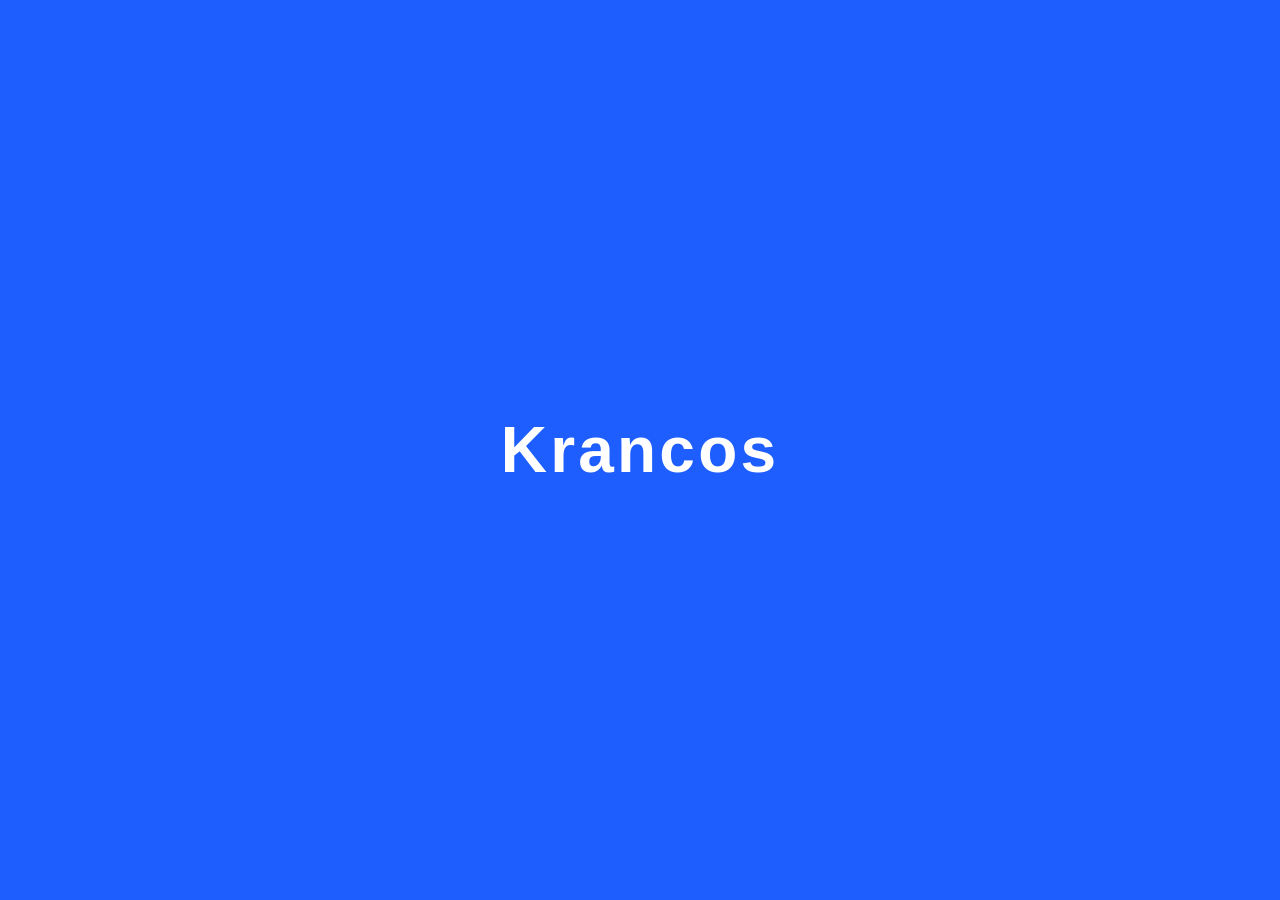
==== index.html @ 6c47bc8d "Initial commit" ====
<!DOCTYPE html>
<html lang="en">
<head>
<meta charset="UTF-8">
<title>Krancos</title>
<style>
  html, body {
    margin: 0;
    padding: 0;
    height: 100%;
    background-color: #1e5eff;
    display: flex;
    align-items: center;
    justify-content: center;
  }
  h1 {
    color: #ffffff;
    font-family: -apple-system, BlinkMacSystemFont, 'Segoe UI', Arial, sans-serif;
    font-size: 4rem;
    letter-spacing: 0.05em;
    margin: 0;
  }
</style>
</head>
<body>
  <h1>Krancos</h1>
</body>
</html>
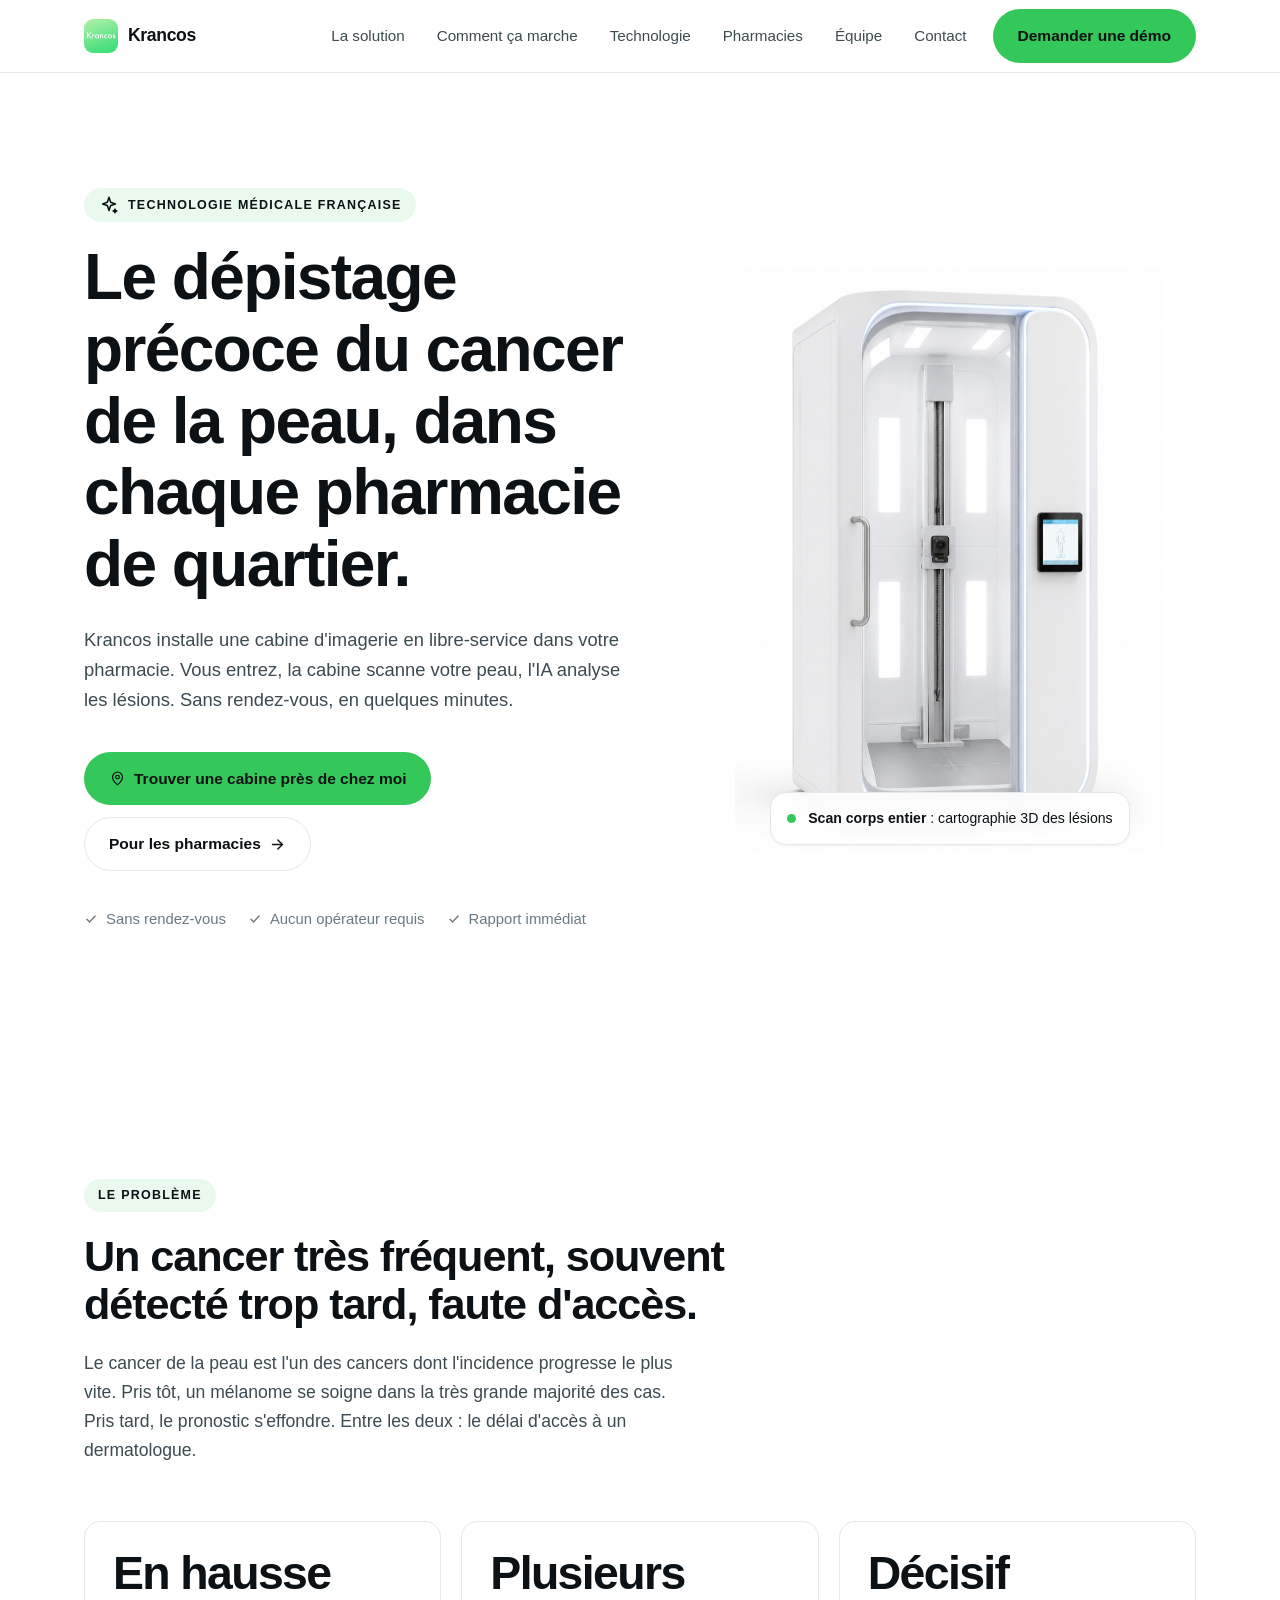
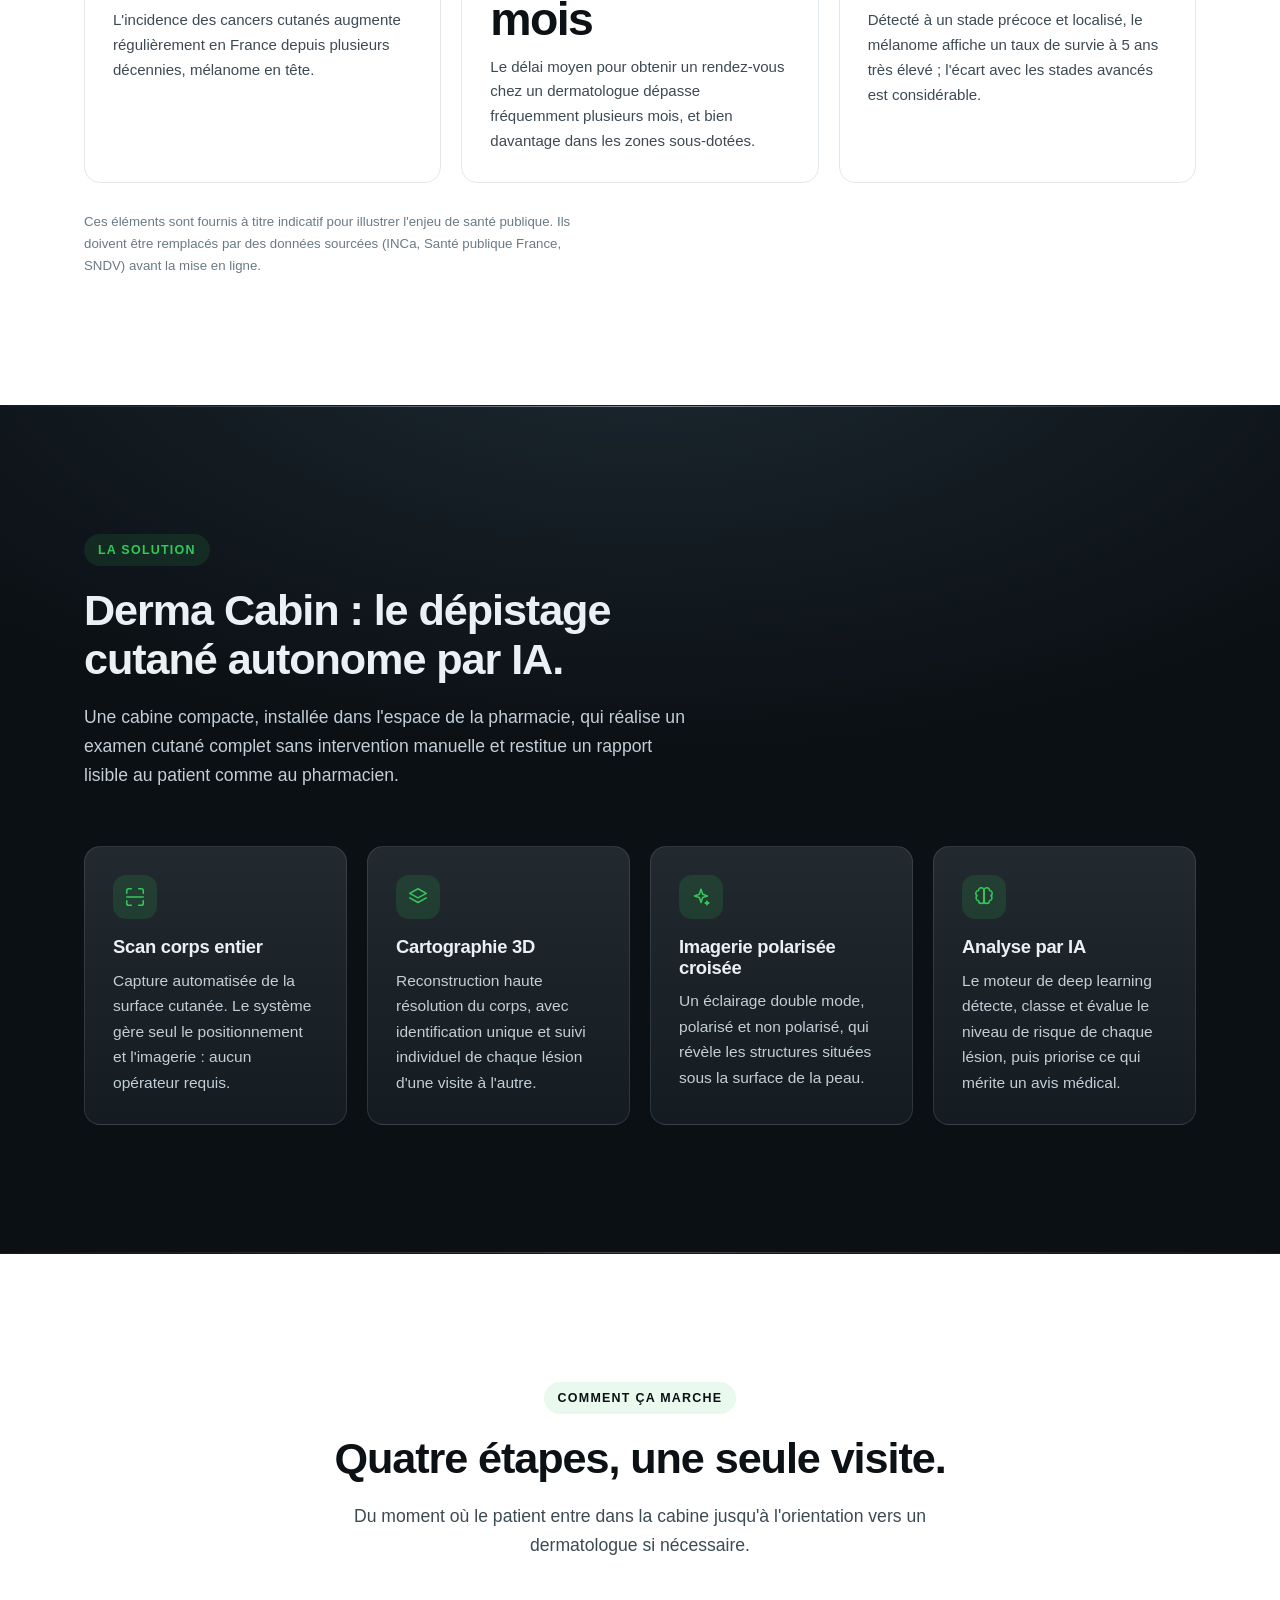
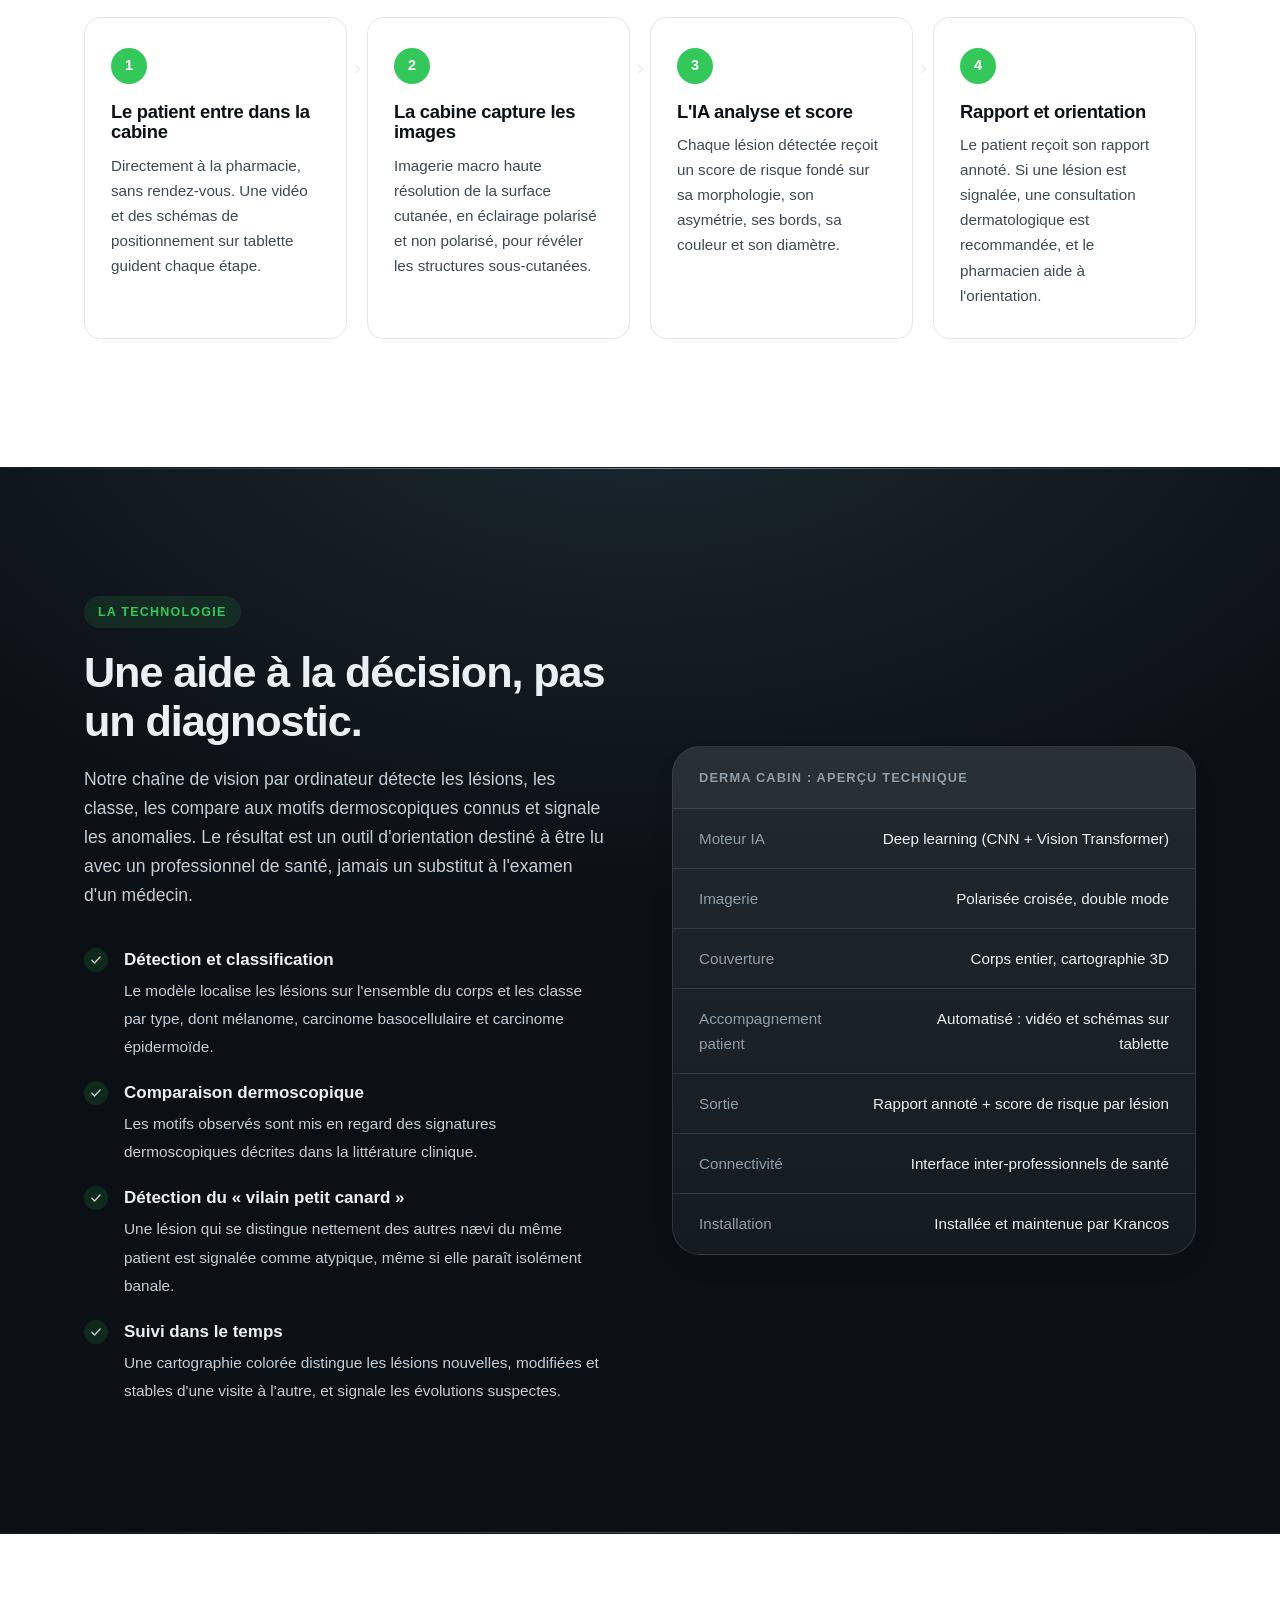
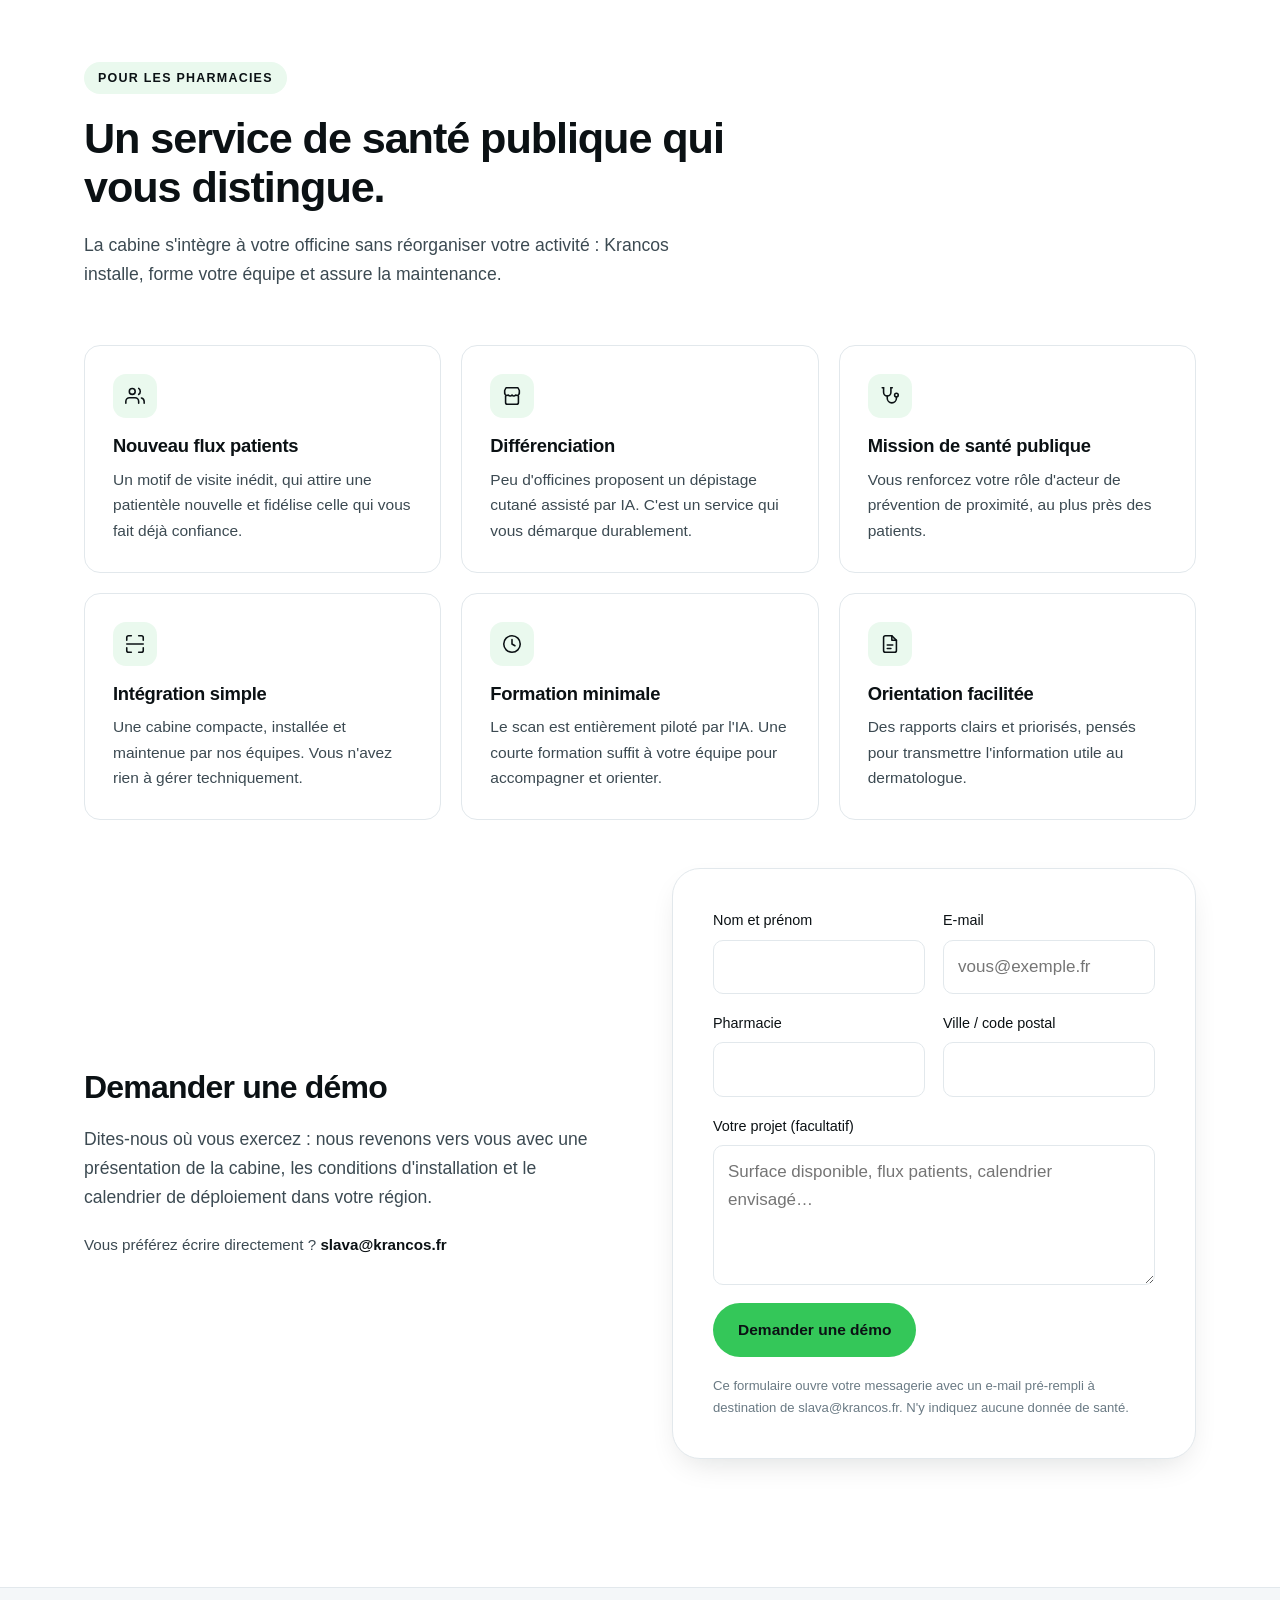
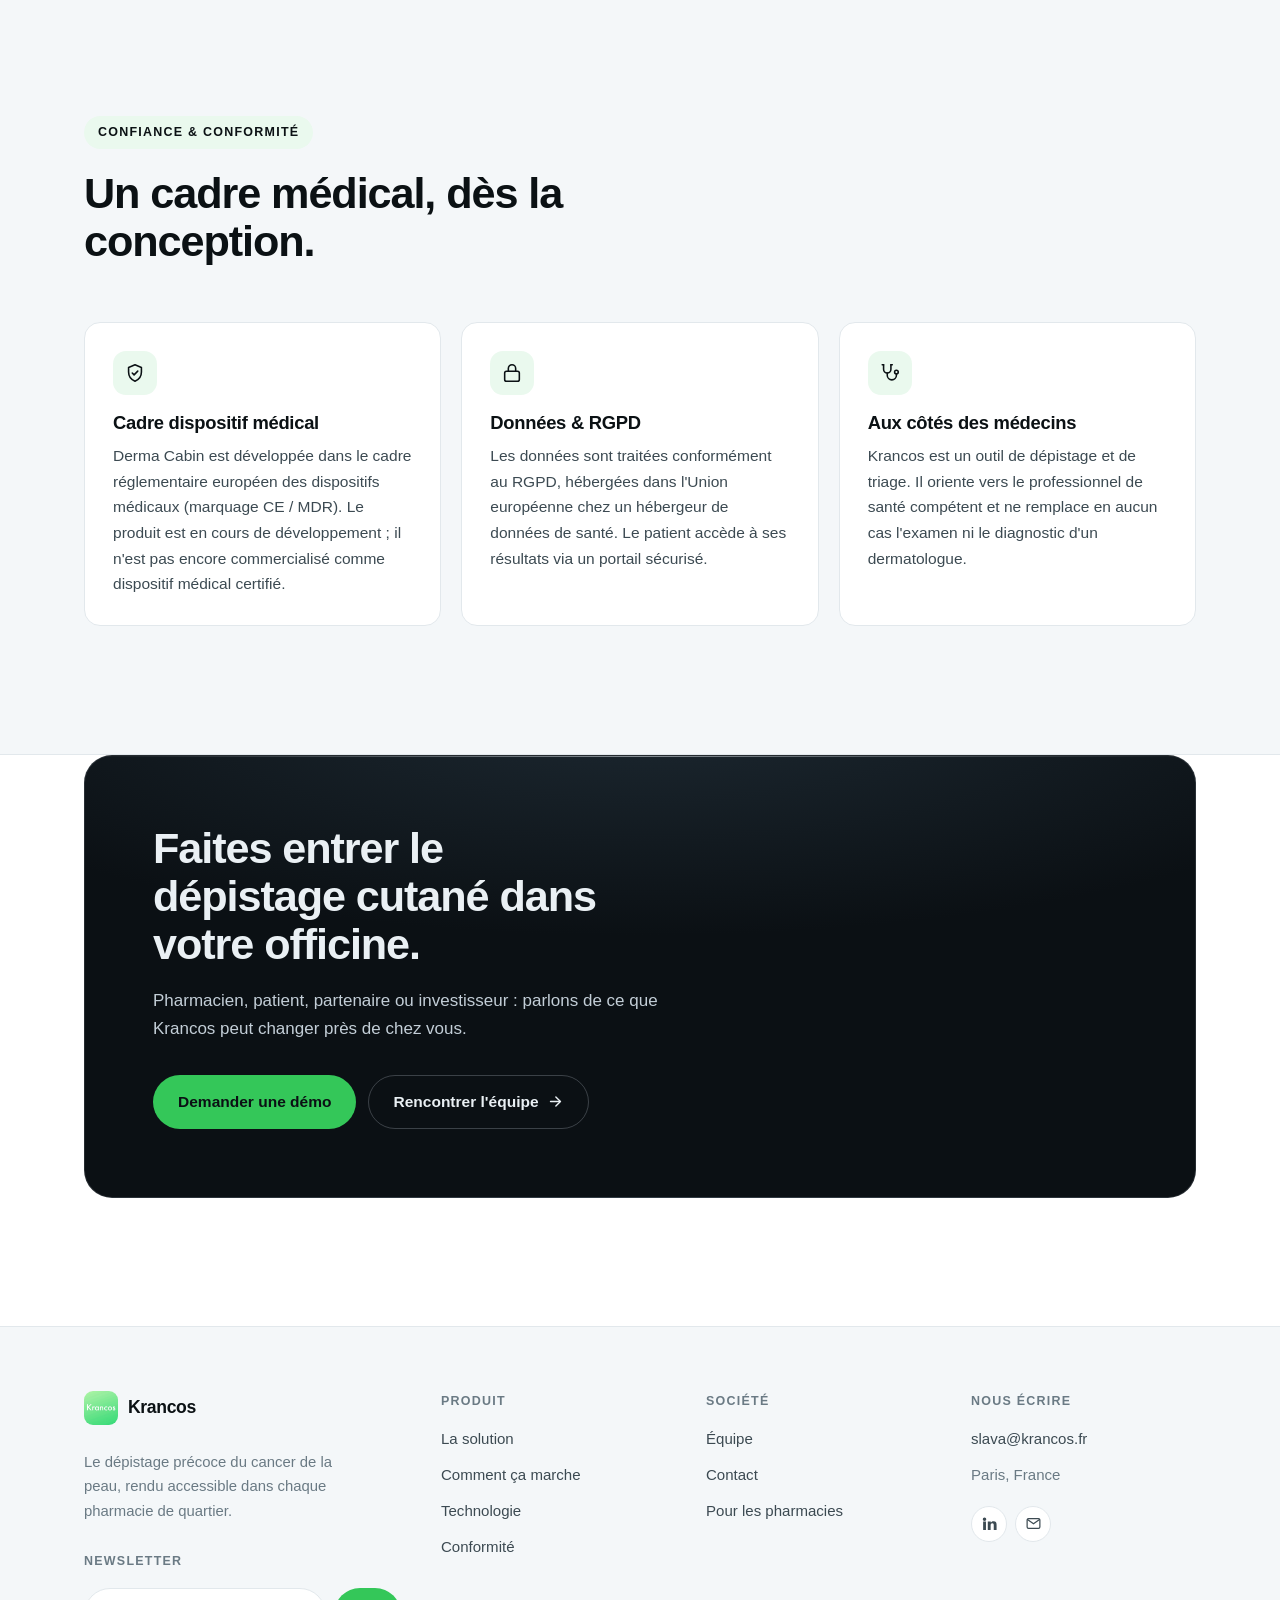
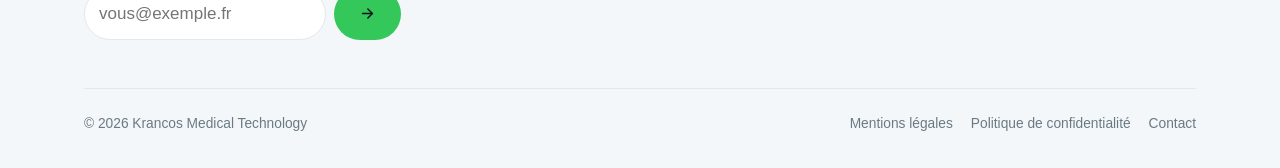
==== commit 79fe3eb1: "Initial commit" ====
--- a/index.html
+++ b/index.html
@@ -1,28 +1,482 @@
 <!DOCTYPE html>
-<html lang="en">
+<html lang="fr">
 <head>
 <meta charset="UTF-8">
-<title>Krancos</title>
-<style>
-  html, body {
-    margin: 0;
-    padding: 0;
-    height: 100%;
-    background-color: #1e5eff;
-    display: flex;
-    align-items: center;
-    justify-content: center;
-  }
-  h1 {
-    color: #ffffff;
-    font-family: -apple-system, BlinkMacSystemFont, 'Segoe UI', Arial, sans-serif;
-    font-size: 4rem;
-    letter-spacing: 0.05em;
-    margin: 0;
-  }
-</style>
+<meta name="viewport" content="width=device-width, initial-scale=1">
+<title>Krancos : dépistage du cancer de la peau par IA en pharmacie</title>
+<meta name="description" content="Krancos conçoit des cabines de dépistage du cancer de la peau assistées par IA, installées en pharmacie. Un scan cutané sans rendez-vous, un rapport en quelques minutes.">
+<link rel="icon" href="assets/logo.png">
+<link rel="stylesheet" href="css/styles.css">
 </head>
 <body>
-  <h1>Krancos</h1>
+
+<a class="skip-link" href="#main">Aller au contenu principal</a>
+<div id="site-nav"></div>
+
+<main id="main">
+
+  <!-- ============================= Hero ============================= -->
+  <section class="hero">
+    <div class="shell hero__grid">
+      <div>
+        <span class="eyebrow"><i data-icon="sparkle"></i> Technologie médicale française</span>
+
+        <h1 class="hero__title">
+          Le dépistage précoce du cancer de la peau,
+          <span>dans chaque pharmacie de quartier.</span>
+        </h1>
+
+        <p class="hero__sub">
+          Krancos installe une cabine d'imagerie en libre-service dans votre
+          pharmacie. Vous entrez, la cabine scanne votre peau, l'IA analyse les
+          lésions. Sans rendez-vous, en quelques minutes.
+        </p>
+
+        <div class="hero__actions">
+          <a class="btn btn--primary" href="contact.html?sujet=patient">
+            <i data-icon="pin"></i> Trouver une cabine près de chez moi
+          </a>
+          <a class="btn btn--ghost" href="#pharmacies">
+            Pour les pharmacies <i data-icon="arrow"></i>
+          </a>
+        </div>
+
+        <ul class="hero__points">
+          <li class="hero__point"><i data-icon="check"></i> Sans rendez-vous</li>
+          <li class="hero__point"><i data-icon="check"></i> Aucun opérateur requis</li>
+          <li class="hero__point"><i data-icon="check"></i> Rapport immédiat</li>
+        </ul>
+      </div>
+
+      <div class="hero__visual">
+        <img class="hero__cabin" src="assets/cabine/cabine_2.png"
+             alt="La cabine Krancos Derma Cabin, vue de trois quarts, porte ouverte sur le module d'imagerie et son écran tactile"
+             width="1077" height="1460">
+        <div class="hero__badge">
+          <span class="hero__badgeDot"></span>
+          <span><strong>Scan corps entier</strong> : cartographie 3D des lésions</span>
+        </div>
+      </div>
+    </div>
+  </section>
+
+  <!-- ========================== Le problème ========================== -->
+  <section class="section" id="probleme">
+    <div class="shell">
+      <div class="section__head">
+        <span class="eyebrow">Le problème</span>
+        <h2>Un cancer très fréquent, souvent détecté trop tard, faute d'accès.</h2>
+        <p class="lede">
+          Le cancer de la peau est l'un des cancers dont l'incidence progresse
+          le plus vite. Pris tôt, un mélanome se soigne dans la très grande
+          majorité des cas. Pris tard, le pronostic s'effondre. Entre les deux :
+          le délai d'accès à un dermatologue.
+        </p>
+      </div>
+
+      <div class="grid grid--3">
+        <div class="stat">
+          <p class="stat__value">En hausse</p>
+          <p class="stat__label">
+            L'incidence des cancers cutanés augmente régulièrement en France
+            depuis plusieurs décennies, mélanome en tête.
+          </p>
+        </div>
+        <div class="stat">
+          <p class="stat__value">Plusieurs mois</p>
+          <p class="stat__label">
+            Le délai moyen pour obtenir un rendez-vous chez un dermatologue
+            dépasse fréquemment plusieurs mois, et bien davantage dans les zones
+            sous-dotées.
+          </p>
+        </div>
+        <div class="stat">
+          <p class="stat__value">Décisif</p>
+          <p class="stat__label">
+            Détecté à un stade précoce et localisé, le mélanome affiche un taux
+            de survie à 5 ans très élevé ; l'écart avec les stades avancés est
+            considérable.
+          </p>
+        </div>
+      </div>
+
+      <p class="footnote">
+        Ces éléments sont fournis à titre indicatif pour illustrer l'enjeu de
+        santé publique. Ils doivent être remplacés par des données sourcées
+        (INCa, Santé publique France, SNDV) avant la mise en ligne.
+      </p>
+    </div>
+  </section>
+
+  <!-- ========================== La solution ========================== -->
+  <section class="section section--dark" id="solution">
+    <div class="shell">
+      <div class="section__head">
+        <span class="eyebrow">La solution</span>
+        <h2>Derma Cabin : le dépistage cutané autonome par IA.</h2>
+        <p class="lede">
+          Une cabine compacte, installée dans l'espace de la pharmacie, qui
+          réalise un examen cutané complet sans intervention manuelle et
+          restitue un rapport lisible au patient comme au pharmacien.
+        </p>
+      </div>
+
+      <div class="grid grid--4">
+        <article class="card">
+          <div class="icon"><i data-icon="scan"></i></div>
+          <h3 class="card__title">Scan corps entier</h3>
+          <p class="card__body">
+            Capture automatisée de la surface cutanée. Le système gère seul le
+            positionnement et l'imagerie : aucun opérateur requis.
+          </p>
+        </article>
+
+        <article class="card">
+          <div class="icon"><i data-icon="layers"></i></div>
+          <h3 class="card__title">Cartographie 3D</h3>
+          <p class="card__body">
+            Reconstruction haute résolution du corps, avec identification unique
+            et suivi individuel de chaque lésion d'une visite à l'autre.
+          </p>
+        </article>
+
+        <article class="card">
+          <div class="icon"><i data-icon="sparkle"></i></div>
+          <h3 class="card__title">Imagerie polarisée croisée</h3>
+          <p class="card__body">
+            Un éclairage double mode, polarisé et non polarisé, qui révèle les
+            structures situées sous la surface de la peau.
+          </p>
+        </article>
+
+        <article class="card">
+          <div class="icon"><i data-icon="brain"></i></div>
+          <h3 class="card__title">Analyse par IA</h3>
+          <p class="card__body">
+            Le moteur de deep learning détecte, classe et évalue le niveau de
+            risque de chaque lésion, puis priorise ce qui mérite un avis médical.
+          </p>
+        </article>
+      </div>
+    </div>
+  </section>
+
+  <!-- ======================= Comment ça marche ======================= -->
+  <section class="section" id="fonctionnement">
+    <div class="shell">
+      <div class="section__head section__head--center">
+        <span class="eyebrow">Comment ça marche</span>
+        <h2>Quatre étapes, une seule visite.</h2>
+        <p class="lede">
+          Du moment où le patient entre dans la cabine jusqu'à l'orientation
+          vers un dermatologue si nécessaire.
+        </p>
+      </div>
+
+      <div class="steps">
+        <article class="step">
+          <div class="step__num">1</div>
+          <h3 class="step__title">Le patient entre dans la cabine</h3>
+          <p class="step__body">
+            Directement à la pharmacie, sans rendez-vous. Une vidéo et des
+            schémas de positionnement sur tablette guident chaque étape.
+          </p>
+        </article>
+
+        <article class="step">
+          <div class="step__num">2</div>
+          <h3 class="step__title">La cabine capture les images</h3>
+          <p class="step__body">
+            Imagerie macro haute résolution de la surface cutanée, en éclairage
+            polarisé et non polarisé, pour révéler les structures sous-cutanées.
+          </p>
+        </article>
+
+        <article class="step">
+          <div class="step__num">3</div>
+          <h3 class="step__title">L'IA analyse et score</h3>
+          <p class="step__body">
+            Chaque lésion détectée reçoit un score de risque fondé sur sa
+            morphologie, son asymétrie, ses bords, sa couleur et son diamètre.
+          </p>
+        </article>
+
+        <article class="step">
+          <div class="step__num">4</div>
+          <h3 class="step__title">Rapport et orientation</h3>
+          <p class="step__body">
+            Le patient reçoit son rapport annoté. Si une lésion est signalée,
+            une consultation dermatologique est recommandée, et le pharmacien
+            aide à l'orientation.
+          </p>
+        </article>
+      </div>
+    </div>
+  </section>
+
+  <!-- ========================== Technologie ========================== -->
+  <section class="section section--dark" id="technologie">
+    <div class="shell split">
+      <div>
+        <span class="eyebrow">La technologie</span>
+        <h2>Une aide à la décision, pas un diagnostic.</h2>
+        <p class="lede">
+          Notre chaîne de vision par ordinateur détecte les lésions, les classe,
+          les compare aux motifs dermoscopiques connus et signale les anomalies.
+          Le résultat est un outil d'orientation destiné à être lu avec un
+          professionnel de santé, jamais un substitut à l'examen d'un médecin.
+        </p>
+
+        <ul class="featureList">
+          <li>
+            <span class="check"><i data-icon="check"></i></span>
+            <div>
+              <strong>Détection et classification</strong>
+              <span>
+                Le modèle localise les lésions sur l'ensemble du corps et les
+                classe par type, dont mélanome, carcinome basocellulaire et
+                carcinome épidermoïde.
+              </span>
+            </div>
+          </li>
+          <li>
+            <span class="check"><i data-icon="check"></i></span>
+            <div>
+              <strong>Comparaison dermoscopique</strong>
+              <span>
+                Les motifs observés sont mis en regard des signatures
+                dermoscopiques décrites dans la littérature clinique.
+              </span>
+            </div>
+          </li>
+          <li>
+            <span class="check"><i data-icon="check"></i></span>
+            <div>
+              <strong>Détection du « vilain petit canard »</strong>
+              <span>
+                Une lésion qui se distingue nettement des autres nævi du même
+                patient est signalée comme atypique, même si elle paraît
+                isolément banale.
+              </span>
+            </div>
+          </li>
+          <li>
+            <span class="check"><i data-icon="check"></i></span>
+            <div>
+              <strong>Suivi dans le temps</strong>
+              <span>
+                Une cartographie colorée distingue les lésions nouvelles,
+                modifiées et stables d'une visite à l'autre, et signale les
+                évolutions suspectes.
+              </span>
+            </div>
+          </li>
+        </ul>
+      </div>
+
+      <div class="specPanel">
+        <p class="specPanel__head">Derma Cabin : aperçu technique</p>
+        <dl>
+          <div class="specRow"><dt>Moteur IA</dt><dd>Deep learning (CNN + Vision Transformer)</dd></div>
+          <div class="specRow"><dt>Imagerie</dt><dd>Polarisée croisée, double mode</dd></div>
+          <div class="specRow"><dt>Couverture</dt><dd>Corps entier, cartographie 3D</dd></div>
+          <div class="specRow"><dt>Accompagnement patient</dt><dd>Automatisé : vidéo et schémas sur tablette</dd></div>
+          <div class="specRow"><dt>Sortie</dt><dd>Rapport annoté + score de risque par lésion</dd></div>
+          <div class="specRow"><dt>Connectivité</dt><dd>Interface inter-professionnels de santé</dd></div>
+          <div class="specRow"><dt>Installation</dt><dd>Installée et maintenue par Krancos</dd></div>
+        </dl>
+      </div>
+    </div>
+  </section>
+
+  <!-- ======================= Pour les pharmacies ======================= -->
+  <section class="section" id="pharmacies">
+    <div class="shell">
+      <div class="section__head">
+        <span class="eyebrow">Pour les pharmacies</span>
+        <h2>Un service de santé publique qui vous distingue.</h2>
+        <p class="lede">
+          La cabine s'intègre à votre officine sans réorganiser votre activité :
+          Krancos installe, forme votre équipe et assure la maintenance.
+        </p>
+      </div>
+
+      <div class="grid grid--3" style="margin-bottom:48px">
+        <article class="card">
+          <div class="icon"><i data-icon="users"></i></div>
+          <h3 class="card__title">Nouveau flux patients</h3>
+          <p class="card__body">
+            Un motif de visite inédit, qui attire une patientèle nouvelle et
+            fidélise celle qui vous fait déjà confiance.
+          </p>
+        </article>
+        <article class="card">
+          <div class="icon"><i data-icon="store"></i></div>
+          <h3 class="card__title">Différenciation</h3>
+          <p class="card__body">
+            Peu d'officines proposent un dépistage cutané assisté par IA. C'est
+            un service qui vous démarque durablement.
+          </p>
+        </article>
+        <article class="card">
+          <div class="icon"><i data-icon="stethoscope"></i></div>
+          <h3 class="card__title">Mission de santé publique</h3>
+          <p class="card__body">
+            Vous renforcez votre rôle d'acteur de prévention de proximité, au
+            plus près des patients.
+          </p>
+        </article>
+        <article class="card">
+          <div class="icon"><i data-icon="scan"></i></div>
+          <h3 class="card__title">Intégration simple</h3>
+          <p class="card__body">
+            Une cabine compacte, installée et maintenue par nos équipes. Vous
+            n'avez rien à gérer techniquement.
+          </p>
+        </article>
+        <article class="card">
+          <div class="icon"><i data-icon="clock"></i></div>
+          <h3 class="card__title">Formation minimale</h3>
+          <p class="card__body">
+            Le scan est entièrement piloté par l'IA. Une courte formation suffit
+            à votre équipe pour accompagner et orienter.
+          </p>
+        </article>
+        <article class="card">
+          <div class="icon"><i data-icon="report"></i></div>
+          <h3 class="card__title">Orientation facilitée</h3>
+          <p class="card__body">
+            Des rapports clairs et priorisés, pensés pour transmettre
+            l'information utile au dermatologue.
+          </p>
+        </article>
+      </div>
+
+      <div class="split" id="demo">
+        <div>
+          <h2 class="title--sm">Demander une démo</h2>
+          <p class="lede">
+            Dites-nous où vous exercez : nous revenons vers vous avec une
+            présentation de la cabine, les conditions d'installation et le
+            calendrier de déploiement dans votre région.
+          </p>
+          <p class="lede lede--sm">
+            Vous préférez écrire directement ?
+            <a class="link-green" href="mailto:slava@krancos.fr">slava@krancos.fr</a>
+          </p>
+        </div>
+
+        <div class="formCard">
+          <form class="form" data-mailto="demo">
+            <div class="formRow">
+              <div class="field">
+                <label for="demo-nom">Nom et prénom</label>
+                <input id="demo-nom" name="nom" type="text" required autocomplete="name">
+              </div>
+              <div class="field">
+                <label for="demo-email">E-mail</label>
+                <input id="demo-email" name="email" type="email" required autocomplete="email" placeholder="vous@exemple.fr">
+              </div>
+            </div>
+
+            <div class="formRow">
+              <div class="field">
+                <label for="demo-pharmacie">Pharmacie</label>
+                <input id="demo-pharmacie" name="pharmacie" type="text" required>
+              </div>
+              <div class="field">
+                <label for="demo-ville">Ville / code postal</label>
+                <input id="demo-ville" name="ville" type="text" required>
+              </div>
+            </div>
+
+            <div class="field">
+              <label for="demo-message">Votre projet (facultatif)</label>
+              <textarea id="demo-message" name="message" placeholder="Surface disponible, flux patients, calendrier envisagé…"></textarea>
+            </div>
+
+            <div>
+              <button class="btn btn--primary" type="submit">Demander une démo</button>
+            </div>
+
+            <p class="alert alert--warn" data-mailto-note hidden>
+              Votre logiciel de messagerie s'ouvre avec le message pré-rempli,
+              il ne reste qu'à l'envoyer.
+            </p>
+
+            <p class="field__hint">
+              Ce formulaire ouvre votre messagerie avec un e-mail pré-rempli à
+              destination de slava@krancos.fr. N'y indiquez aucune donnée de santé.
+            </p>
+          </form>
+        </div>
+      </div>
+    </div>
+  </section>
+
+  <!-- ==================== Confiance & réglementaire ==================== -->
+  <section class="section section--alt" id="confiance">
+    <div class="shell">
+      <div class="section__head">
+        <span class="eyebrow">Confiance &amp; conformité</span>
+        <h2>Un cadre médical, dès la conception.</h2>
+      </div>
+
+      <div class="grid grid--3">
+        <article class="card">
+          <div class="icon"><i data-icon="shield"></i></div>
+          <h3 class="card__title">Cadre dispositif médical</h3>
+          <p class="card__body">
+            Derma Cabin est développée dans le cadre réglementaire européen des
+            dispositifs médicaux (marquage CE / MDR). Le produit est en cours de
+            développement ; il n'est pas encore commercialisé comme dispositif
+            médical certifié.
+          </p>
+        </article>
+        <article class="card">
+          <div class="icon"><i data-icon="lock"></i></div>
+          <h3 class="card__title">Données &amp; RGPD</h3>
+          <p class="card__body">
+            Les données sont traitées conformément au RGPD, hébergées dans
+            l'Union européenne chez un hébergeur de données de santé. Le patient
+            accède à ses résultats via un portail sécurisé.
+          </p>
+        </article>
+        <article class="card">
+          <div class="icon"><i data-icon="stethoscope"></i></div>
+          <h3 class="card__title">Aux côtés des médecins</h3>
+          <p class="card__body">
+            Krancos est un outil de dépistage et de triage. Il oriente vers le
+            professionnel de santé compétent et ne remplace en aucun cas
+            l'examen ni le diagnostic d'un dermatologue.
+          </p>
+        </article>
+      </div>
+    </div>
+  </section>
+
+  <!-- ========================== Bandeau CTA ========================== -->
+  <section class="section section--flush">
+    <div class="shell">
+      <div class="band">
+        <h2>Faites entrer le dépistage cutané dans votre officine.</h2>
+        <p>
+          Pharmacien, patient, partenaire ou investisseur : parlons de ce que
+          Krancos peut changer près de chez vous.
+        </p>
+        <div class="band__actions">
+          <a class="btn btn--onDark" href="contact.html?sujet=demo">Demander une démo</a>
+          <a class="btn btn--outlineLight" href="equipe.html">
+            Rencontrer l'équipe <i data-icon="arrow"></i>
+          </a>
+        </div>
+      </div>
+    </div>
+  </section>
+
+</main>
+
+<div id="site-footer"></div>
+<script src="js/site.js"></script>
 </body>
-</html>+</html>
--- a/css/styles.css
+++ b/css/styles.css
@@ -0,0 +1,1437 @@
+/* ==========================================================================
+   Krancos — feuille de styles
+   Palette : blanc + argent/graphite + vert Krancos (#34C759)
+   ========================================================================== */
+
+/* --------------------------------------------------------------------------
+   Système chromatique : blanc + argent/graphite + vert Krancos.
+
+   Trois plans seulement :
+     - clair    : blanc, texte encre
+     - argent   : #f4f7f9, respiration entre deux blocs
+     - profond  : graphite froid, texte argent, vert utilisable EN TEXTE
+
+   Le vert #34C759 ne fait que 2,2:1 sur blanc : sur fond clair il reste un
+   aplat. Sur graphite il monte à 8,6:1 et devient enfin du texte.
+   -------------------------------------------------------------------------- */
+
+:root {
+  /* --- Marque --- */
+  --krancos-green: #34c759;
+  --krancos-green-bright: #4ad46c;
+  --krancos-green-dark: #23a344;
+  --krancos-green-tint: #eaf9ee;
+  --accent: #0a7f4b;              /* émeraude, 5,06:1 sur blanc */
+
+  /* --- Plan clair --- */
+  --white: #ffffff;
+  --ink: #0b1114;
+  --ink-soft: #3c4a52;
+  --ink-muted: #6a7a84;
+  --line: #e2e8ec;
+  --surface-alt: #f4f7f9;         /* argent froid */
+
+  /* --- Plan profond --- */
+  --deep: #0b1014;
+  --deep-raised: #141c22;
+  --silver-bright: #eaf0f4;       /* titres sur graphite */
+  --silver: #c3ced7;              /* corps sur graphite */
+  --silver-dim: #8f9ea9;          /* mentions secondaires */
+  --silver-line: rgba(195, 206, 215, 0.14);
+  --silver-line-strong: rgba(195, 206, 215, 0.26);
+
+  /* --- Dégradés : lueur froide + filet métallique --- */
+  --bloom: radial-gradient(115% 85% at 50% -12%, #1d2932 0%, #0b1014 62%);
+  --sheen: linear-gradient(90deg, transparent, rgba(234,240,244,.5), transparent);
+  --chrome: linear-gradient(180deg, rgba(255,255,255,.06), rgba(255,255,255,0));
+
+  /* --- Typographie --- */
+  --font-sans: ui-sans-serif, -apple-system, BlinkMacSystemFont, "Segoe UI",
+    "Helvetica Neue", Arial, sans-serif;
+
+  /* --- Rythme & formes --- */
+  --radius-sm: 10px;
+  --radius: 16px;
+  --radius-lg: 28px;
+  --radius-pill: 999px;
+
+  --shell: 1160px;
+  --gutter: 24px;
+
+  --shadow-sm: 0 1px 2px rgba(11, 16, 20, 0.05);
+  --shadow: 0 12px 32px -12px rgba(11, 16, 20, 0.16);
+
+  --nav-h: 72px;
+}
+
+/* ==========================================================================
+   Base
+   ========================================================================== */
+
+*,
+*::before,
+*::after {
+  box-sizing: border-box;
+}
+
+html {
+  scroll-behavior: smooth;
+  scroll-padding-top: calc(var(--nav-h) + 16px);
+  -webkit-text-size-adjust: 100%;
+}
+
+body {
+  margin: 0;
+  background: var(--white);
+  color: var(--ink);
+  font-family: var(--font-sans);
+  font-size: 17px;
+  line-height: 1.65;
+  -webkit-font-smoothing: antialiased;
+}
+
+h1,
+h2,
+h3,
+h4 {
+  margin: 0;
+  line-height: 1.12;
+  letter-spacing: -0.025em;
+  font-weight: 600;
+}
+
+h1 {
+  font-size: clamp(2.35rem, 5.4vw, 4rem);
+}
+h2 {
+  font-size: clamp(1.8rem, 3.6vw, 2.7rem);
+}
+h3 {
+  font-size: 1.15rem;
+  letter-spacing: -0.015em;
+}
+
+p {
+  margin: 0;
+}
+
+a {
+  color: inherit;
+  text-decoration: none;
+}
+
+img {
+  max-width: 100%;
+  display: block;
+}
+
+button,
+input,
+textarea,
+select {
+  font: inherit;
+  color: inherit;
+}
+
+:focus-visible {
+  outline: 2px solid var(--ink);
+  outline-offset: 3px;
+  border-radius: 4px;
+}
+
+/* ==========================================================================
+   Primitives de mise en page
+   ========================================================================== */
+
+.shell {
+  width: 100%;
+  max-width: var(--shell);
+  margin-inline: auto;
+  padding-inline: var(--gutter);
+}
+
+.section {
+  padding-block: clamp(72px, 10vw, 128px);
+}
+
+.section--alt {
+  background: var(--surface-alt);
+  border-block: 1px solid var(--line);
+}
+
+.section--flush {
+  padding-top: 0;
+}
+
+.section__head {
+  max-width: 660px;
+  margin-bottom: 56px;
+}
+
+.section__head--center {
+  margin-inline: auto;
+  text-align: center;
+}
+
+.section__head--center .lede {
+  margin-inline: auto;
+}
+
+.eyebrow {
+  display: inline-flex;
+  align-items: center;
+  gap: 8px;
+  font-size: 0.78rem;
+  font-weight: 600;
+  letter-spacing: 0.1em;
+  text-transform: uppercase;
+  color: var(--ink);
+  background: var(--krancos-green-tint);
+  border-radius: var(--radius-pill);
+  padding: 6px 14px;
+  margin-bottom: 20px;
+}
+
+.lede {
+  margin-top: 20px;
+  font-size: 1.1rem;
+  color: var(--ink-soft);
+  max-width: 62ch;
+}
+
+.lede--sm {
+  font-size: 0.95rem;
+}
+
+.muted {
+  color: var(--ink-muted);
+}
+
+.link-green {
+  color: var(--ink);
+  font-weight: 600;
+}
+
+.title--sm {
+  font-size: clamp(1.5rem, 2.8vw, 2rem);
+}
+
+.title--page {
+  font-size: clamp(2.1rem, 4.4vw, 3.2rem);
+}
+
+/* ==========================================================================
+   Boutons
+   ========================================================================== */
+
+.btn {
+  display: inline-flex;
+  align-items: center;
+  justify-content: center;
+  gap: 8px;
+  padding: 13px 24px;
+  border-radius: var(--radius-pill);
+  border: 1px solid transparent;
+  font-size: 0.97rem;
+  font-weight: 600;
+  cursor: pointer;
+  transition: transform 0.18s ease, background-color 0.18s ease,
+    border-color 0.18s ease, box-shadow 0.18s ease;
+}
+
+.btn:hover {
+  transform: translateY(-1px);
+}
+
+.btn:active {
+  transform: translateY(0);
+}
+
+.btn--primary {
+  background: var(--krancos-green);
+  color: var(--ink);
+}
+
+.btn--primary:hover {
+  background: var(--krancos-green-dark);
+}
+
+.btn--ghost {
+  background: var(--white);
+  color: var(--ink);
+  border-color: var(--line);
+}
+
+.btn--ghost:hover {
+  border-color: var(--krancos-green);
+  color: var(--ink);
+}
+
+.btn--onDark {
+  background: var(--krancos-green);
+  color: var(--deep);
+}
+
+.btn--onDark:hover {
+  background: var(--krancos-green-bright);
+}
+
+/* Bouton secondaire posé sur l'aplat vert : texte encre, pas blanc. */
+.btn--outlineLight {
+  background: transparent;
+  color: var(--silver-bright);
+  border-color: var(--silver-line-strong);
+}
+
+.btn--outlineLight:hover {
+  background: rgba(234, 240, 244, 0.07);
+  border-color: var(--silver);
+  color: var(--silver-bright);
+}
+
+/* ==========================================================================
+   Navigation
+   ========================================================================== */
+
+.nav {
+  position: sticky;
+  top: 0;
+  z-index: 50;
+  background: rgba(255, 255, 255, 0.82);
+  backdrop-filter: saturate(180%) blur(14px);
+  border-bottom: 1px solid var(--line);
+}
+
+.nav__inner {
+  height: var(--nav-h);
+  display: flex;
+  align-items: center;
+  gap: 24px;
+}
+
+.nav__brand {
+  display: inline-flex;
+  align-items: center;
+  gap: 10px;
+  font-weight: 600;
+  letter-spacing: -0.02em;
+  font-size: 1.1rem;
+  margin-right: auto;
+}
+
+.nav__logo {
+  width: 34px;
+  height: 34px;
+  border-radius: 9px;
+  object-fit: cover;
+}
+
+.nav__links {
+  display: flex;
+  align-items: center;
+  gap: 4px;
+  list-style: none;
+  margin: 0;
+  padding: 0;
+}
+
+.nav__link {
+  display: block;
+  padding: 9px 14px;
+  border-radius: var(--radius-pill);
+  font-size: 0.95rem;
+  font-weight: 500;
+  color: var(--ink-soft);
+  transition: color 0.15s ease, background-color 0.15s ease;
+}
+
+.nav__link:hover {
+  color: var(--ink);
+  background: var(--surface-alt);
+}
+
+.nav__link[aria-current="page"] {
+  color: var(--ink);
+  background: var(--krancos-green-tint);
+}
+
+.nav__cta {
+  margin-left: 8px;
+}
+
+.nav__toggle {
+  display: none;
+  width: 42px;
+  height: 42px;
+  align-items: center;
+  justify-content: center;
+  flex-direction: column;
+  background: var(--white);
+  border: 1px solid var(--line);
+  border-radius: 12px;
+  cursor: pointer;
+}
+
+.nav__toggleBar {
+  display: block;
+  width: 17px;
+  height: 1.5px;
+  background: var(--ink);
+  border-radius: 2px;
+  transition: transform 0.2s ease, opacity 0.2s ease;
+}
+
+.nav__toggleBar + .nav__toggleBar {
+  margin-top: 4px;
+}
+
+.nav__toggle[aria-expanded="true"] .nav__toggleBar:nth-child(1) {
+  transform: translateY(5.5px) rotate(45deg);
+}
+.nav__toggle[aria-expanded="true"] .nav__toggleBar:nth-child(2) {
+  opacity: 0;
+}
+.nav__toggle[aria-expanded="true"] .nav__toggleBar:nth-child(3) {
+  transform: translateY(-5.5px) rotate(-45deg);
+}
+
+@media (max-width: 900px) {
+  .nav__toggle {
+    display: inline-flex;
+  }
+
+  .nav__links {
+    position: absolute;
+    top: var(--nav-h);
+    left: 0;
+    right: 0;
+    flex-direction: column;
+    align-items: stretch;
+    gap: 2px;
+    padding: 14px var(--gutter) 22px;
+    background: var(--white);
+    border-bottom: 1px solid var(--line);
+    box-shadow: var(--shadow);
+    transform: translateY(-8px);
+    opacity: 0;
+    visibility: hidden;
+    transition: opacity 0.18s ease, transform 0.18s ease, visibility 0.18s;
+  }
+
+  .nav__links[data-open="true"] {
+    transform: translateY(0);
+    opacity: 1;
+    visibility: visible;
+  }
+
+  .nav__link {
+    padding: 12px 14px;
+  }
+
+  .nav__cta {
+    margin-left: 0;
+    margin-top: 8px;
+  }
+}
+
+/* ==========================================================================
+   Hero
+   ========================================================================== */
+
+.hero {
+  position: relative;
+  overflow: hidden;
+  padding-block: clamp(64px, 9vw, 116px) clamp(72px, 10vw, 120px);
+  background: var(--white);
+}
+
+.hero__grid {
+  display: grid;
+  grid-template-columns: 1.05fr 0.95fr;
+  gap: clamp(40px, 6vw, 76px);
+  align-items: center;
+}
+
+.hero__title span {
+  color: var(--ink);
+}
+
+.hero__sub {
+  margin-top: 24px;
+  font-size: 1.15rem;
+  color: var(--ink-soft);
+  max-width: 54ch;
+}
+
+.hero__actions {
+  display: flex;
+  flex-wrap: wrap;
+  gap: 12px;
+  margin-top: 36px;
+}
+
+.hero__points {
+  display: flex;
+  flex-wrap: wrap;
+  gap: 10px 22px;
+  margin: 36px 0 0;
+  padding: 0;
+  list-style: none;
+  font-size: 0.93rem;
+  color: var(--ink-muted);
+}
+
+.hero__point {
+  display: inline-flex;
+  align-items: center;
+  gap: 8px;
+}
+
+/* Visuel : représentation abstraite de la cabine et du scan. */
+/* Photo de la cabine, posée directement sur le blanc du hero. */
+.hero__visual {
+  position: relative;
+  display: flex;
+  justify-content: center;
+  align-items: flex-end;
+}
+
+.hero__cabin {
+  position: relative;
+  width: 100%;
+  max-width: 430px;
+  height: auto;
+}
+
+/* Halo froid : rappelle l'éclairage LED de la cabine. */
+.hero__visual::before {
+  content: "";
+  position: absolute;
+  bottom: 8%;
+  width: 78%;
+  aspect-ratio: 1;
+  border-radius: 50%;
+  background: radial-gradient(circle, rgba(126, 158, 178, 0.20), transparent 62%);
+  filter: blur(26px);
+}
+
+.hero__badge {
+  position: absolute;
+  bottom: 6px;
+  left: 0;
+  right: 0;
+  margin-inline: auto;
+  width: max-content;
+  max-width: 100%;
+  display: flex;
+  align-items: center;
+  gap: 12px;
+  padding: 14px 16px;
+  border-radius: var(--radius);
+  background: rgba(255, 255, 255, 0.92);
+  backdrop-filter: blur(8px);
+  border: 1px solid var(--line);
+  box-shadow: var(--shadow-sm);
+  font-size: 0.88rem;
+}
+
+.hero__badgeDot {
+  width: 9px;
+  height: 9px;
+  border-radius: 50%;
+  background: var(--krancos-green);
+  flex: none;
+}
+
+@media (max-width: 900px) {
+  .hero__grid {
+    grid-template-columns: 1fr;
+  }
+
+  .hero__visual {
+    order: -1;
+  }
+
+  .hero__cabin {
+    max-width: 320px;
+  }
+}
+
+@media (prefers-reduced-motion: reduce) {
+  html {
+    scroll-behavior: auto;
+  }
+}
+
+/* ==========================================================================
+   Grilles & cartes
+   ========================================================================== */
+
+.grid {
+  display: grid;
+  gap: 20px;
+}
+
+.grid--3 {
+  grid-template-columns: repeat(3, 1fr);
+}
+.grid--4 {
+  grid-template-columns: repeat(4, 1fr);
+}
+
+@media (max-width: 900px) {
+  .grid--3,
+  .grid--4 {
+    grid-template-columns: repeat(2, 1fr);
+  }
+}
+
+@media (max-width: 620px) {
+  .grid--3,
+  .grid--4 {
+    grid-template-columns: 1fr;
+  }
+}
+
+.card {
+  background: var(--white);
+  border: 1px solid var(--line);
+  border-radius: var(--radius);
+  padding: 28px;
+  transition: border-color 0.18s ease, transform 0.18s ease,
+    box-shadow 0.18s ease;
+}
+
+.card:hover {
+  border-color: rgba(52, 199, 89, 0.45);
+  transform: translateY(-2px);
+  box-shadow: var(--shadow);
+}
+
+.card__title {
+  margin-bottom: 10px;
+}
+
+.card__body {
+  color: var(--ink-soft);
+  font-size: 0.97rem;
+}
+
+.icon {
+  width: 44px;
+  height: 44px;
+  border-radius: 13px;
+  display: grid;
+  place-items: center;
+  background: var(--krancos-green-tint);
+  color: var(--ink);
+  margin-bottom: 18px;
+}
+
+/* --- Statistiques --- */
+
+.stat {
+  padding: 28px;
+  border-radius: var(--radius);
+  background: var(--white);
+  border: 1px solid var(--line);
+}
+
+.stat__value {
+  font-size: clamp(2.1rem, 4vw, 2.9rem);
+  font-weight: 600;
+  letter-spacing: -0.035em;
+  color: var(--ink);
+  line-height: 1;
+}
+
+.stat__label {
+  margin-top: 12px;
+  font-size: 0.94rem;
+  color: var(--ink-soft);
+}
+
+.footnote {
+  margin-top: 28px;
+  font-size: 0.83rem;
+  color: var(--ink-muted);
+  max-width: 70ch;
+}
+
+/* ==========================================================================
+   Étapes
+   ========================================================================== */
+
+.steps {
+  display: grid;
+  grid-template-columns: repeat(4, 1fr);
+  gap: 20px;
+}
+
+@media (max-width: 900px) {
+  .steps {
+    grid-template-columns: repeat(2, 1fr);
+  }
+}
+
+@media (max-width: 620px) {
+  .steps {
+    grid-template-columns: 1fr;
+  }
+}
+
+.step {
+  position: relative;
+  padding: 30px 26px;
+  border-radius: var(--radius);
+  background: var(--white);
+  border: 1px solid var(--line);
+}
+
+.step__num {
+  display: grid;
+  place-items: center;
+  width: 36px;
+  height: 36px;
+  border-radius: 50%;
+  background: var(--krancos-green);
+  color: var(--white);
+  font-size: 0.9rem;
+  font-weight: 600;
+  margin-bottom: 18px;
+}
+
+.step__title {
+  margin-bottom: 10px;
+}
+
+.step__body {
+  font-size: 0.95rem;
+  color: var(--ink-soft);
+}
+
+/* Connecteur entre les étapes (desktop uniquement). */
+.step:not(:last-child)::after {
+  content: "";
+  position: absolute;
+  top: 48px;
+  right: -13px;
+  width: 6px;
+  height: 6px;
+  border-top: 1.5px solid var(--line);
+  border-right: 1.5px solid var(--line);
+  transform: rotate(45deg);
+}
+
+@media (max-width: 900px) {
+  .step::after {
+    display: none;
+  }
+}
+
+/* ==========================================================================
+   Blocs en deux colonnes
+   ========================================================================== */
+
+.split {
+  display: grid;
+  grid-template-columns: 1fr 1fr;
+  gap: clamp(36px, 5vw, 72px);
+  align-items: center;
+}
+
+@media (max-width: 900px) {
+  .split {
+    grid-template-columns: 1fr;
+  }
+}
+
+.featureList {
+  list-style: none;
+  margin: 36px 0 0;
+  padding: 0;
+  display: grid;
+  gap: 18px;
+}
+
+.featureList li {
+  display: grid;
+  grid-template-columns: 26px 1fr;
+  gap: 14px;
+  align-items: start;
+}
+
+.featureList strong {
+  display: block;
+  font-weight: 600;
+  margin-bottom: 3px;
+}
+
+.featureList span {
+  color: var(--ink-soft);
+  font-size: 0.96rem;
+}
+
+.check {
+  width: 24px;
+  height: 24px;
+  border-radius: 50%;
+  background: var(--krancos-green-tint);
+  color: var(--ink);
+  display: grid;
+  place-items: center;
+  margin-top: 2px;
+}
+
+.specPanel {
+  border-radius: var(--radius-lg);
+  border: 1px solid var(--line);
+  background: var(--white);
+  box-shadow: var(--shadow);
+  overflow: hidden;
+}
+
+.specPanel__head {
+  padding: 20px 26px;
+  background: var(--surface-alt);
+  border-bottom: 1px solid var(--line);
+  font-size: 0.8rem;
+  font-weight: 600;
+  letter-spacing: 0.09em;
+  text-transform: uppercase;
+  color: var(--ink-muted);
+}
+
+.specPanel dl {
+  margin: 0;
+}
+
+.specRow {
+  display: flex;
+  justify-content: space-between;
+  align-items: baseline;
+  gap: 20px;
+  padding: 17px 26px;
+  font-size: 0.95rem;
+}
+
+.specRow + .specRow {
+  border-top: 1px solid var(--line);
+}
+
+.specRow dt {
+  color: var(--ink-muted);
+}
+
+.specRow dd {
+  margin: 0;
+  font-weight: 500;
+  text-align: right;
+}
+
+/* ==========================================================================
+   Bandeau vert
+   ========================================================================== */
+
+.band {
+  position: relative;
+  overflow: hidden;
+  background: var(--deep);
+  background-image: var(--bloom);
+  color: var(--silver-bright);
+  border: 1px solid var(--silver-line);
+  border-radius: var(--radius-lg);
+  padding: clamp(40px, 6vw, 68px);
+}
+
+/* Filet métallique sur l'arête haute. */
+.band::before {
+  content: "";
+  position: absolute;
+  inset: 0 0 auto;
+  height: 1px;
+  background: var(--sheen);
+}
+
+.band h2 {
+  max-width: 20ch;
+}
+
+.band p {
+  margin-top: 18px;
+  max-width: 56ch;
+  color: var(--silver);
+}
+
+.band__actions {
+  display: flex;
+  flex-wrap: wrap;
+  gap: 12px;
+  margin-top: 32px;
+}
+
+/* ==========================================================================
+   Formulaires
+   ========================================================================== */
+
+.form {
+  display: grid;
+  gap: 18px;
+}
+
+.field {
+  display: grid;
+  gap: 7px;
+}
+
+.field label {
+  font-size: 0.9rem;
+  font-weight: 500;
+}
+
+.field input,
+.field textarea,
+.field select {
+  width: 100%;
+  padding: 12px 14px;
+  border: 1px solid var(--line);
+  border-radius: var(--radius-sm);
+  background: var(--white);
+  transition: border-color 0.15s ease, box-shadow 0.15s ease;
+}
+
+.field input:focus,
+.field textarea:focus,
+.field select:focus {
+  outline: none;
+  border-color: var(--krancos-green);
+  box-shadow: 0 0 0 3px rgba(52, 199, 89, 0.16);
+}
+
+.field textarea {
+  min-height: 140px;
+  resize: vertical;
+}
+
+.field__hint {
+  font-size: 0.82rem;
+  color: var(--ink-muted);
+}
+
+.formRow {
+  display: grid;
+  grid-template-columns: 1fr 1fr;
+  gap: 18px;
+}
+
+@media (max-width: 620px) {
+  .formRow {
+    grid-template-columns: 1fr;
+  }
+}
+
+.formCard {
+  background: var(--white);
+  border: 1px solid var(--line);
+  border-radius: var(--radius-lg);
+  padding: clamp(26px, 4vw, 40px);
+  box-shadow: var(--shadow);
+}
+
+.alert {
+  padding: 13px 16px;
+  border-radius: var(--radius-sm);
+  font-size: 0.93rem;
+}
+
+.alert--ok {
+  background: var(--krancos-green-tint);
+  color: var(--ink);
+  border: 1px solid var(--krancos-green-tint-strong);
+}
+
+.alert--warn {
+  background: #fff6e5;
+  color: #8a5a00;
+  border: 1px solid #ffe3ad;
+}
+
+/* ==========================================================================
+   Équipe
+   ========================================================================== */
+
+.team {
+  display: grid;
+  grid-template-columns: repeat(3, 1fr);
+  gap: clamp(28px, 4vw, 48px);
+}
+
+@media (max-width: 900px) {
+  .team {
+    grid-template-columns: 1fr;
+    max-width: 380px;
+    margin-inline: auto;
+  }
+}
+
+.member {
+  text-align: center;
+}
+
+/* Gabarit d'image rond — y déposer la photo du membre. */
+.member__photo {
+  width: min(220px, 62vw);
+  aspect-ratio: 1 / 1;
+  margin: 0 auto 24px;
+  border-radius: 50%;
+  overflow: hidden;
+  background: var(--krancos-green-tint);
+  border: 1px solid rgba(52, 199, 89, 0.3);
+  display: grid;
+  place-items: center;
+}
+
+.member__photo img {
+  width: 100%;
+  height: 100%;
+  object-fit: cover;
+}
+
+.member__name {
+  font-size: 1.45rem;
+  font-weight: 650;
+  letter-spacing: -0.025em;
+  color: var(--accent);
+}
+
+/* Fonction en pastille verte : texte encre sur aplat (9,5:1). */
+.member__role {
+  display: inline-block;
+  margin-top: 12px;
+  padding: 6px 18px;
+  border-radius: var(--radius-pill);
+  background: var(--krancos-green);
+  color: var(--ink);
+  font-size: 0.95rem;
+  font-weight: 700;
+  letter-spacing: 0.14em;
+  text-transform: uppercase;
+}
+
+/* Lignes de parcours sous chaque membre, précédées de leur icône. */
+.member__creds {
+  list-style: none;
+  margin: 22px 0 0;
+  padding: 0;
+  display: grid;
+  gap: 9px;
+  font-size: 0.96rem;
+  color: var(--ink-soft);
+}
+
+.member__creds li {
+  display: flex;
+  align-items: center;
+  justify-content: center;
+  gap: 9px;
+}
+
+.member__creds svg {
+  flex: none;
+  color: var(--ink-muted);
+}
+
+/* Formation : icône mise en avant dans le vert d'accent. */
+.member__creds .is-edu svg {
+  color: var(--accent);
+}
+
+.member__creds sup {
+  font-size: 0.7em;
+  line-height: 0;
+}
+
+/* Renvois des astérisques (ICP, UdS). */
+.team__notes {
+  display: flex;
+  flex-wrap: wrap;
+  justify-content: center;
+  gap: 6px 24px;
+  margin-top: 56px;
+  font-size: 0.83rem;
+  color: var(--ink-muted);
+}
+
+.team__notes sup {
+  font-size: 0.8em;
+  line-height: 0;
+}
+
+/* ==========================================================================
+   En-tête des sous-pages
+   ========================================================================== */
+
+.pageHead {
+  padding-block: clamp(56px, 8vw, 96px) clamp(40px, 5vw, 64px);
+  background: var(--surface-alt);
+  border-bottom: 1px solid var(--line);
+}
+
+/* --- Pages légales --- */
+
+.prose {
+  max-width: 760px;
+}
+
+.prose ul {
+  list-style: none;
+  margin: 32px 0 0;
+  padding: 0;
+  display: grid;
+  gap: 16px;
+  color: var(--ink-soft);
+}
+
+.prose ul li {
+  display: grid;
+  grid-template-columns: 8px 1fr;
+  gap: 14px;
+  align-items: start;
+}
+
+.prose ul li::before {
+  content: "";
+  width: 6px;
+  height: 6px;
+  border-radius: 50%;
+  background: var(--krancos-green);
+  margin-top: 11px;
+}
+
+/* ==========================================================================
+   Pied de page
+   ========================================================================== */
+
+.footer {
+  background: var(--surface-alt);
+  border-top: 1px solid var(--line);
+  padding-block: 64px 32px;
+}
+
+.footer__grid {
+  display: grid;
+  grid-template-columns: 1.4fr 1fr 1fr 1fr;
+  gap: 40px;
+}
+
+@media (max-width: 900px) {
+  .footer__grid {
+    grid-template-columns: 1fr 1fr;
+  }
+}
+
+@media (max-width: 620px) {
+  .footer__grid {
+    grid-template-columns: 1fr;
+  }
+}
+
+.footer__brand {
+  display: inline-flex;
+  align-items: center;
+  gap: 10px;
+  font-weight: 600;
+  font-size: 1.1rem;
+  letter-spacing: -0.02em;
+}
+
+.footer__blurb {
+  margin-top: 16px;
+  font-size: 0.93rem;
+  color: var(--ink-muted);
+  max-width: 34ch;
+}
+
+.footer__colTitle {
+  font-size: 0.78rem;
+  font-weight: 600;
+  letter-spacing: 0.1em;
+  text-transform: uppercase;
+  color: var(--ink-muted);
+  margin-bottom: 16px;
+}
+
+.footer__colTitle--spaced {
+  margin-top: 28px;
+}
+
+.footer__list {
+  list-style: none;
+  margin: 0;
+  padding: 0;
+  display: grid;
+  gap: 11px;
+  font-size: 0.94rem;
+}
+
+.footer__list a {
+  color: var(--ink-soft);
+  transition: color 0.15s ease;
+}
+
+.footer__list a:hover {
+  color: var(--ink);
+}
+
+.newsletter {
+  display: flex;
+  gap: 8px;
+  margin-top: 14px;
+  max-width: 360px;
+}
+
+.newsletter input {
+  flex: 1;
+  min-width: 0;
+  padding: 11px 14px;
+  border: 1px solid var(--line);
+  border-radius: var(--radius-pill);
+  background: var(--white);
+}
+
+.newsletter input:focus {
+  outline: none;
+  border-color: var(--krancos-green);
+  box-shadow: 0 0 0 3px rgba(52, 199, 89, 0.16);
+}
+
+.footer__bottom {
+  margin-top: 48px;
+  padding-top: 24px;
+  border-top: 1px solid var(--line);
+  display: flex;
+  flex-wrap: wrap;
+  gap: 12px 24px;
+  justify-content: space-between;
+  align-items: center;
+  font-size: 0.86rem;
+  color: var(--ink-muted);
+}
+
+.footer__legal {
+  display: flex;
+  flex-wrap: wrap;
+  gap: 18px;
+  list-style: none;
+  margin: 0;
+  padding: 0;
+}
+
+.socials {
+  display: flex;
+  gap: 8px;
+  margin-top: 18px;
+}
+
+.socials a {
+  width: 36px;
+  height: 36px;
+  border-radius: 50%;
+  display: grid;
+  place-items: center;
+  background: var(--white);
+  border: 1px solid var(--line);
+  color: var(--ink-soft);
+  transition: color 0.15s ease, border-color 0.15s ease;
+}
+
+.socials a:hover {
+  color: var(--ink);
+  border-color: var(--krancos-green);
+}
+
+/* ==========================================================================
+   Utilitaires
+   ========================================================================== */
+
+.sr-only {
+  position: absolute;
+  width: 1px;
+  height: 1px;
+  padding: 0;
+  margin: -1px;
+  overflow: hidden;
+  clip: rect(0, 0, 0, 0);
+  white-space: nowrap;
+  border: 0;
+}
+
+.skip-link {
+  position: absolute;
+  left: 50%;
+  transform: translate(-50%, -120%);
+  z-index: 100;
+  background: var(--krancos-green);
+  color: var(--white);
+  padding: 10px 18px;
+  border-radius: 0 0 var(--radius-sm) var(--radius-sm);
+  transition: transform 0.18s ease;
+}
+
+.skip-link:focus {
+  transform: translate(-50%, 0);
+}
+
+/* ==========================================================================
+   Plan profond — sections graphite
+   Les composants (cartes, panneaux, étapes) héritent automatiquement de leur
+   variante sombre : aucun balisage spécifique en dehors de .section--dark.
+   ========================================================================== */
+
+.section--dark {
+  position: relative;
+  background: var(--deep);
+  background-image: var(--bloom);
+  color: var(--silver);
+  border-block: 1px solid var(--deep-raised);
+}
+
+/* Filets métalliques sur les arêtes : la signature « argent ». */
+.section--dark::before,
+.section--dark::after {
+  content: "";
+  position: absolute;
+  left: 0;
+  right: 0;
+  height: 1px;
+  background: var(--sheen);
+}
+
+.section--dark::before {
+  top: 0;
+}
+
+.section--dark::after {
+  bottom: 0;
+  opacity: 0.5;
+}
+
+/* --- Typographie sur graphite --- */
+
+.section--dark h2,
+.section--dark h3,
+.section--dark .stat__value,
+.section--dark .member__name {
+  color: var(--silver-bright);
+}
+
+.section--dark .lede,
+.section--dark .card__body,
+.section--dark .step__body,
+.section--dark .stat__label,
+.section--dark .featureList span {
+  color: var(--silver);
+}
+
+.section--dark .footnote,
+.section--dark .muted,
+.section--dark .field__hint {
+  color: var(--silver-dim);
+}
+
+/* Le vert devient enfin du texte : 8,6:1 sur graphite. */
+.section--dark .eyebrow {
+  color: var(--krancos-green);
+  background: rgba(52, 199, 89, 0.12);
+}
+
+.section--dark .link-green {
+  color: var(--krancos-green);
+}
+
+/* --- Surfaces surélevées --- */
+
+.section--dark .card,
+.section--dark .step,
+.section--dark .stat,
+.section--dark .specPanel,
+.section--dark .formCard {
+  background: var(--deep-raised);
+  background-image: var(--chrome);
+  border-color: var(--silver-line);
+}
+
+.section--dark .card:hover {
+  border-color: rgba(52, 199, 89, 0.45);
+  box-shadow: 0 16px 40px -20px rgba(0, 0, 0, 0.8);
+}
+
+.section--dark .specPanel__head {
+  background: rgba(255, 255, 255, 0.03);
+  border-bottom-color: var(--silver-line);
+  color: var(--silver-dim);
+}
+
+.section--dark .specRow + .specRow {
+  border-top-color: var(--silver-line);
+}
+
+.section--dark .specRow dt {
+  color: var(--silver-dim);
+}
+
+.section--dark .specRow dd {
+  color: var(--silver-bright);
+}
+
+/* --- Pastilles, icônes, puces --- */
+
+.section--dark .icon,
+.section--dark .check {
+  background: rgba(52, 199, 89, 0.14);
+  color: var(--krancos-green);
+}
+
+.section--dark .step__num {
+  background: var(--krancos-green);
+  color: var(--deep);
+}
+
+.section--dark .featureList strong {
+  color: var(--silver-bright);
+}
+
+/* --- Contrôles --- */
+
+.section--dark .btn--ghost {
+  background: transparent;
+  color: var(--silver-bright);
+  border-color: var(--silver-line-strong);
+}
+
+.section--dark .btn--ghost:hover {
+  border-color: var(--krancos-green);
+  color: var(--krancos-green);
+}
+
+.section--dark .field input,
+.section--dark .field textarea,
+.section--dark .field select {
+  background: rgba(0, 0, 0, 0.25);
+  border-color: var(--silver-line-strong);
+  color: var(--silver-bright);
+}
+
+/* --- Séparateur métallique autonome --- */
+
+.rule {
+  height: 1px;
+  border: 0;
+  margin: 0;
+  background: linear-gradient(
+    90deg,
+    transparent,
+    var(--line),
+    transparent
+  );
+}
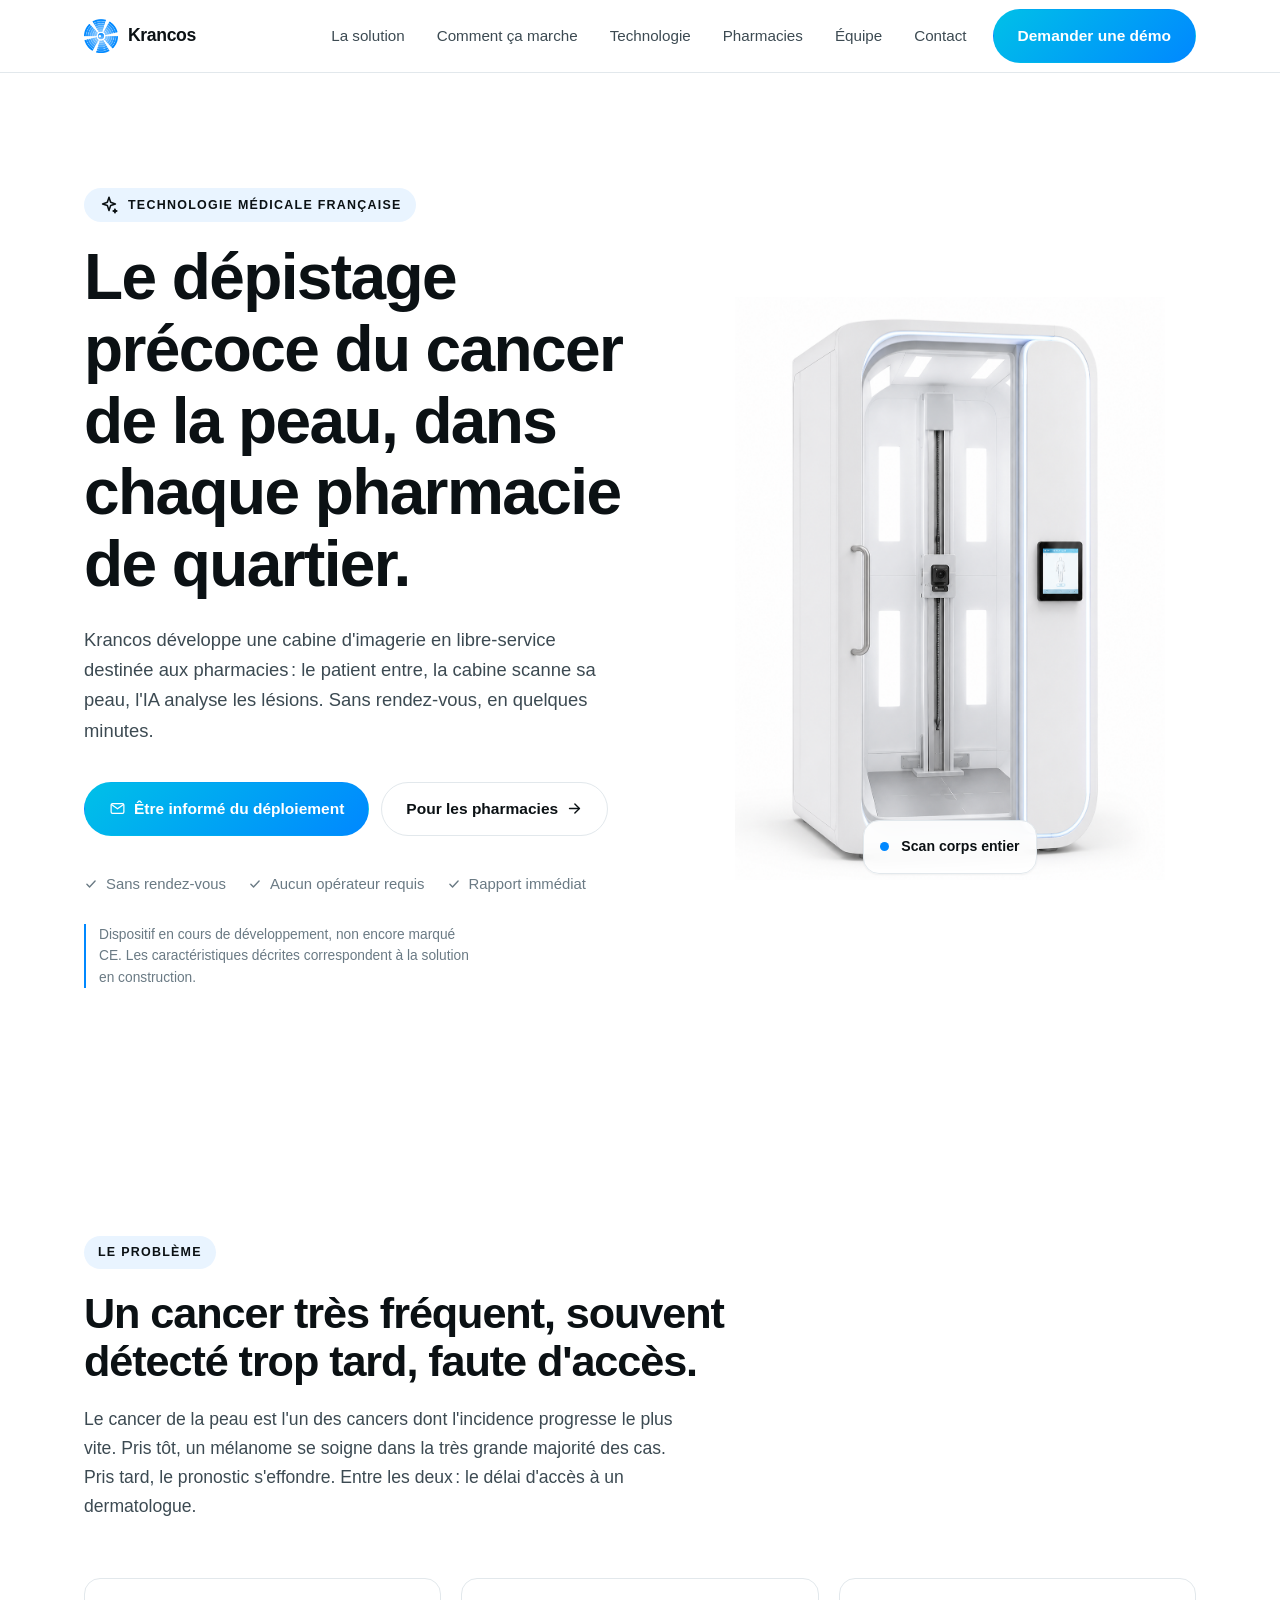
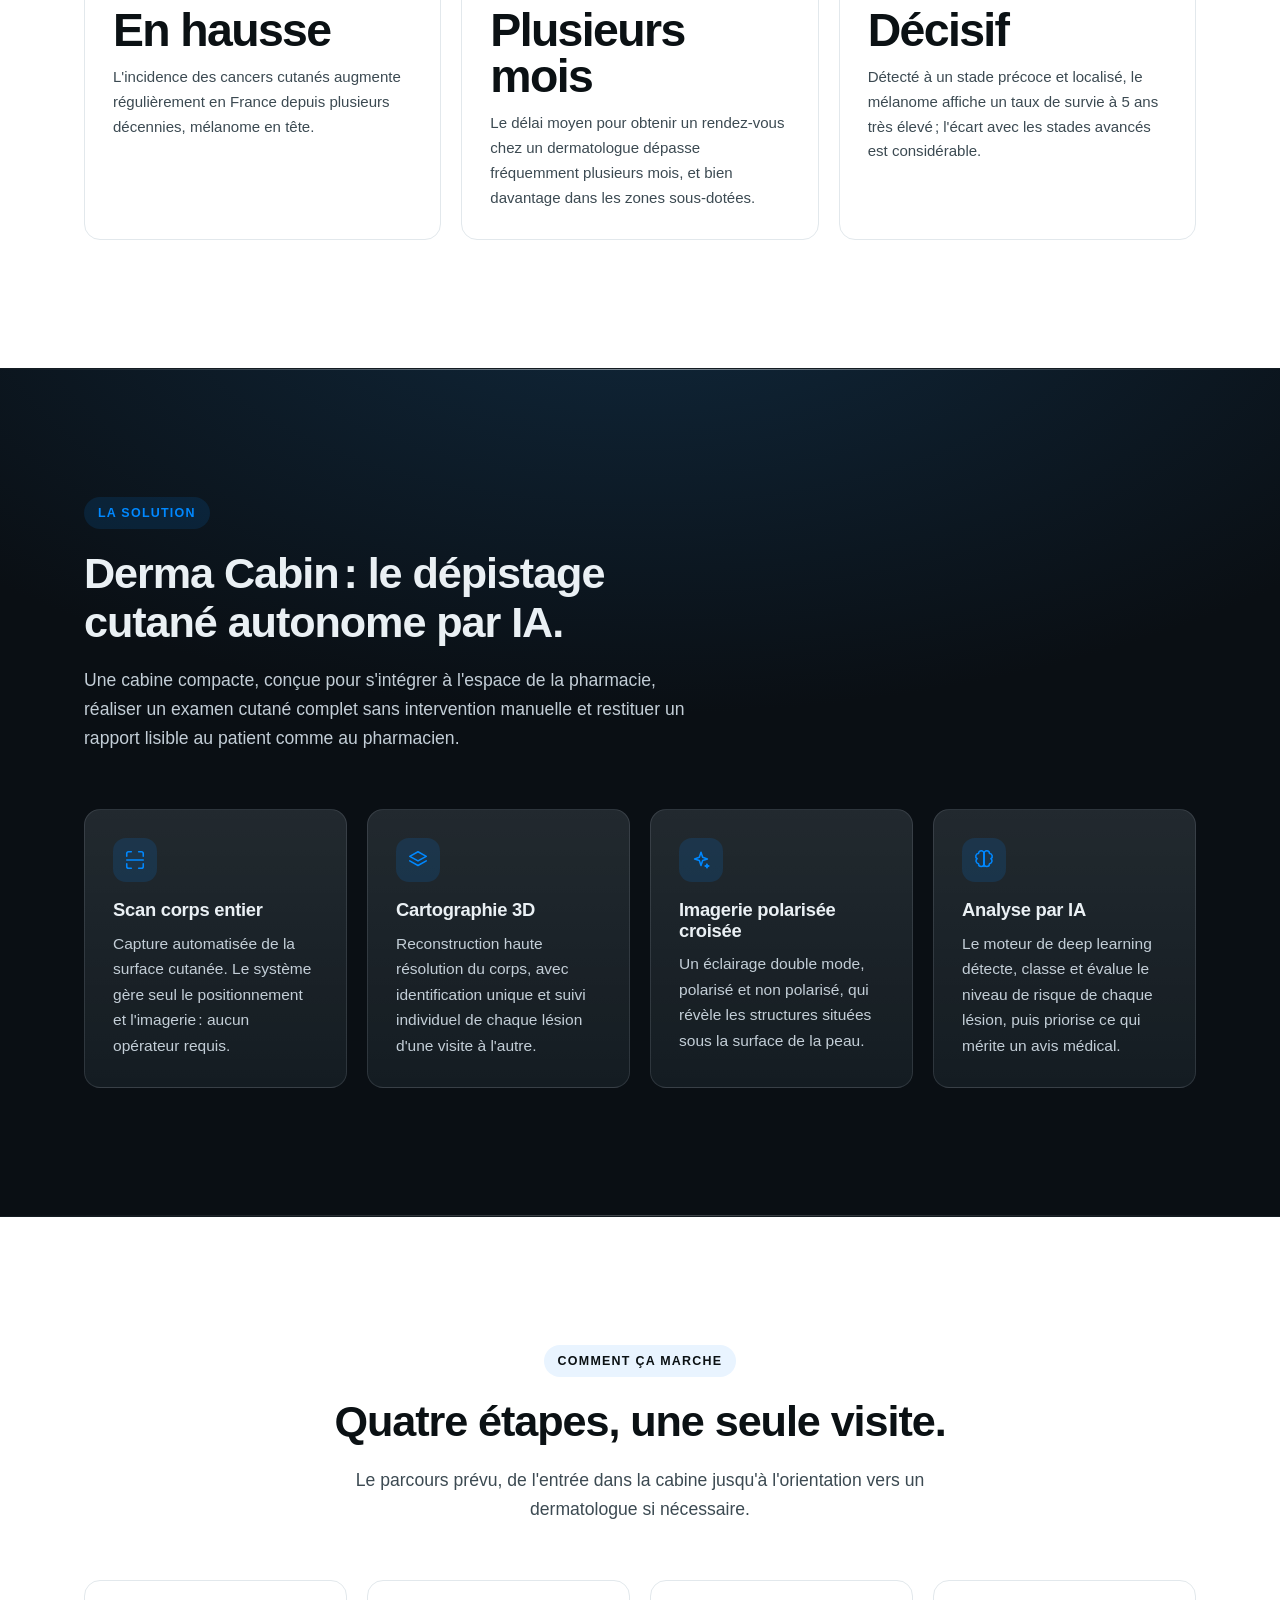
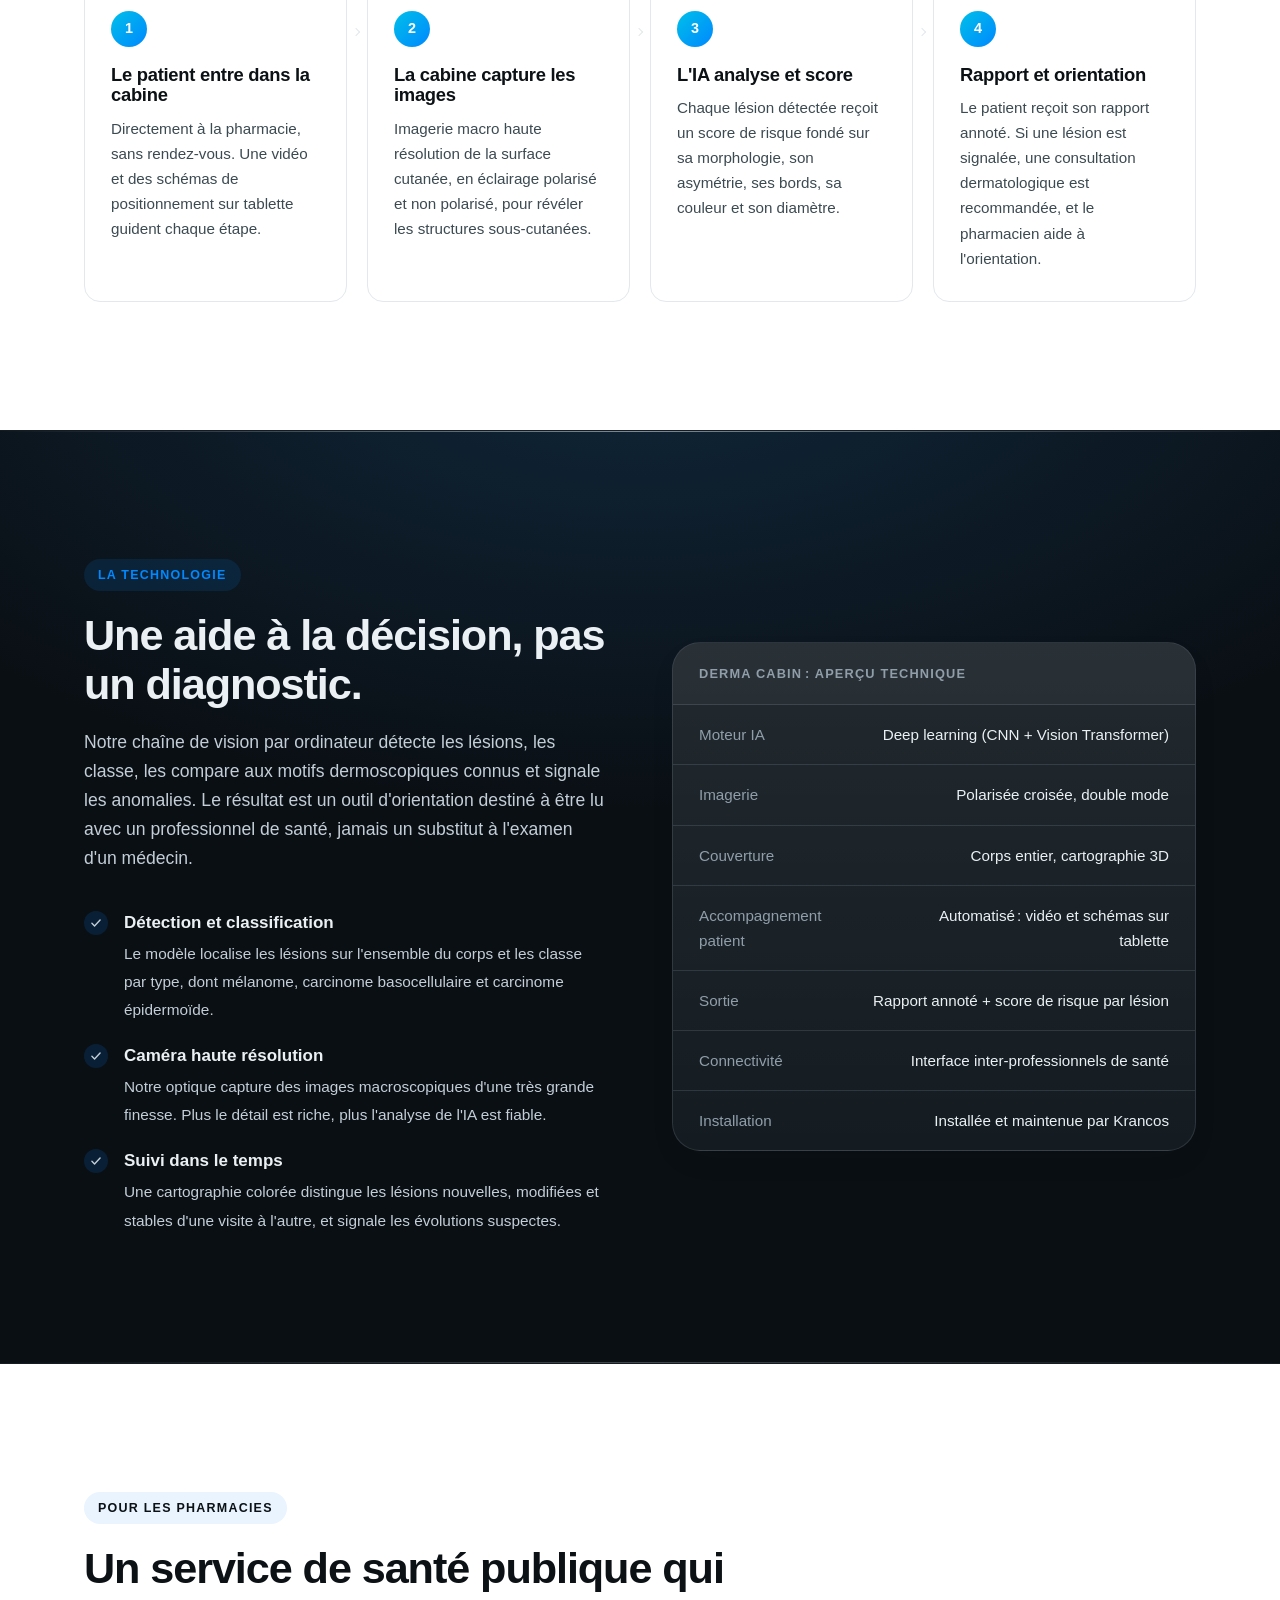
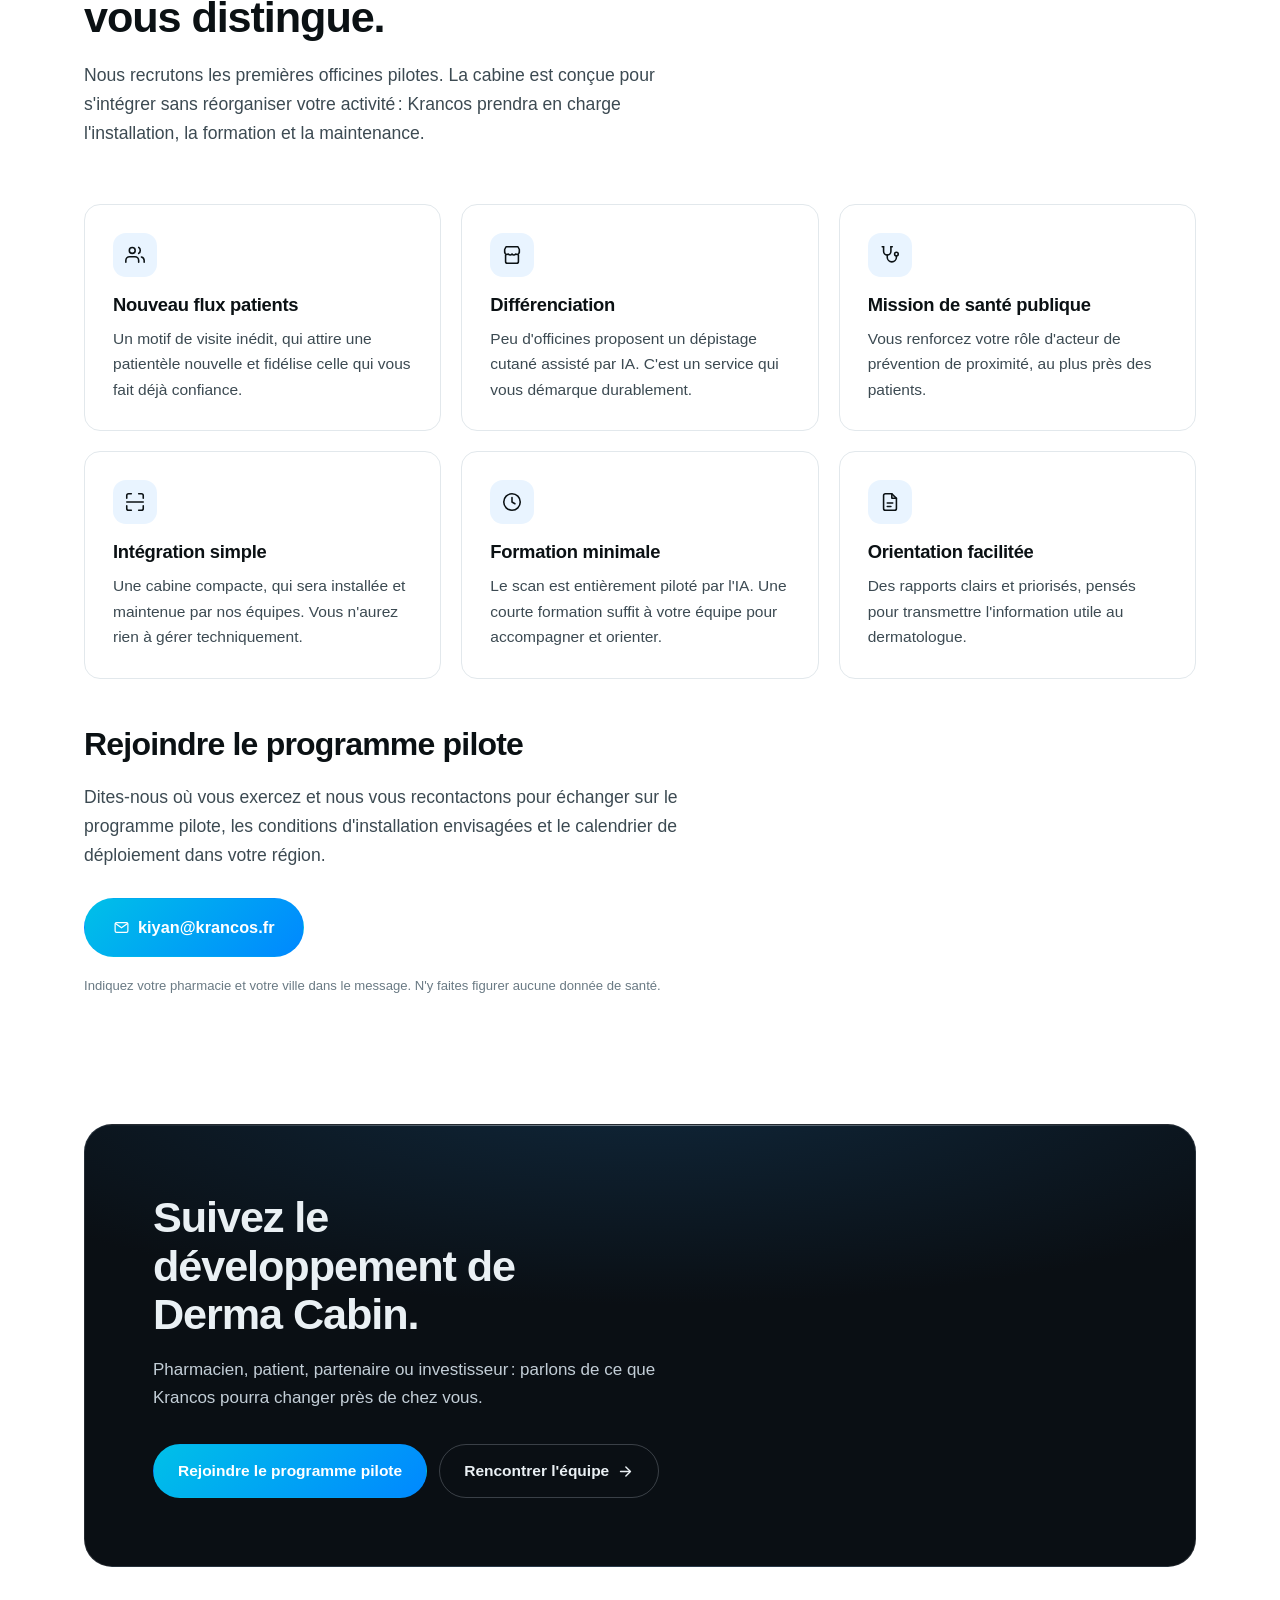
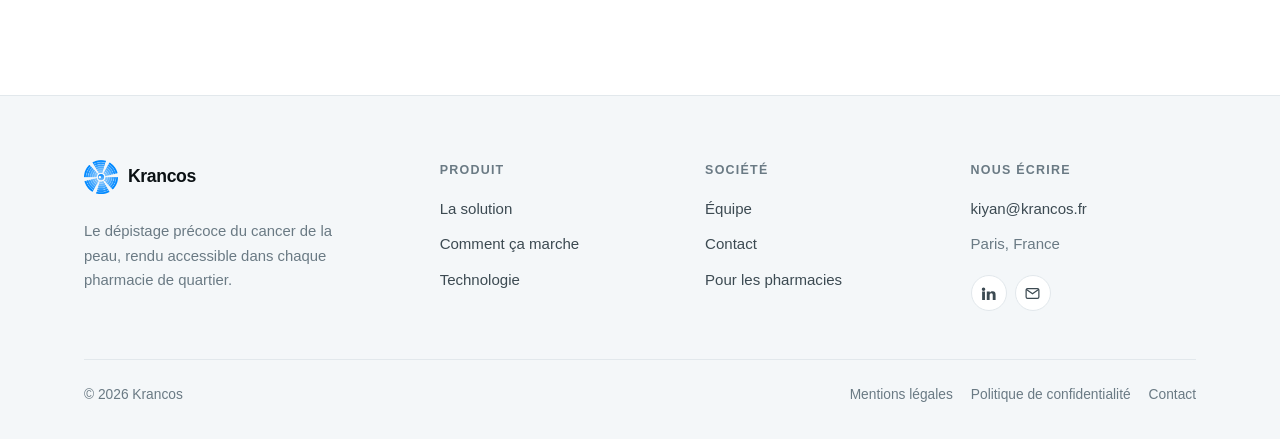
==== commit 79c63706: "Update" ====
--- a/index.html
+++ b/index.html
@@ -3,9 +3,8 @@
 <head>
 <meta charset="UTF-8">
 <meta name="viewport" content="width=device-width, initial-scale=1">
-<title>Krancos : dépistage du cancer de la peau par IA en pharmacie</title>
+<title>Krancos : dépistage du cancer de la peau par IA en pharmacie</title>
 <meta name="description" content="Krancos conçoit des cabines de dépistage du cancer de la peau assistées par IA, installées en pharmacie. Un scan cutané sans rendez-vous, un rapport en quelques minutes.">
-<link rel="icon" href="assets/logo.png">
 <link rel="stylesheet" href="css/styles.css">
 </head>
 <body>
@@ -27,14 +26,14 @@
         </h1>
 
         <p class="hero__sub">
-          Krancos installe une cabine d'imagerie en libre-service dans votre
-          pharmacie. Vous entrez, la cabine scanne votre peau, l'IA analyse les
-          lésions. Sans rendez-vous, en quelques minutes.
+          Krancos développe une cabine d'imagerie en libre-service destinée
+          aux pharmacies : le patient entre, la cabine scanne sa peau, l'IA
+          analyse les lésions. Sans rendez-vous, en quelques minutes.
         </p>
 
         <div class="hero__actions">
           <a class="btn btn--primary" href="contact.html?sujet=patient">
-            <i data-icon="pin"></i> Trouver une cabine près de chez moi
+            <i data-icon="mail"></i> Être informé du déploiement
           </a>
           <a class="btn btn--ghost" href="#pharmacies">
             Pour les pharmacies <i data-icon="arrow"></i>
@@ -46,6 +45,11 @@
           <li class="hero__point"><i data-icon="check"></i> Aucun opérateur requis</li>
           <li class="hero__point"><i data-icon="check"></i> Rapport immédiat</li>
         </ul>
+
+        <p class="status">
+          Dispositif en cours de développement, non encore marqué CE. Les
+          caractéristiques décrites correspondent à la solution en construction.
+        </p>
       </div>
 
       <div class="hero__visual">
@@ -54,7 +58,7 @@
              width="1077" height="1460">
         <div class="hero__badge">
           <span class="hero__badgeDot"></span>
-          <span><strong>Scan corps entier</strong> : cartographie 3D des lésions</span>
+          <span><strong>Scan corps entier</strong></span>
         </div>
       </div>
     </div>
@@ -69,7 +73,7 @@
         <p class="lede">
           Le cancer de la peau est l'un des cancers dont l'incidence progresse
           le plus vite. Pris tôt, un mélanome se soigne dans la très grande
-          majorité des cas. Pris tard, le pronostic s'effondre. Entre les deux :
+          majorité des cas. Pris tard, le pronostic s'effondre. Entre les deux :
           le délai d'accès à un dermatologue.
         </p>
       </div>
@@ -94,17 +98,12 @@
           <p class="stat__value">Décisif</p>
           <p class="stat__label">
             Détecté à un stade précoce et localisé, le mélanome affiche un taux
-            de survie à 5 ans très élevé ; l'écart avec les stades avancés est
+            de survie à 5 ans très élevé ; l'écart avec les stades avancés est
             considérable.
           </p>
         </div>
       </div>
 
-      <p class="footnote">
-        Ces éléments sont fournis à titre indicatif pour illustrer l'enjeu de
-        santé publique. Ils doivent être remplacés par des données sourcées
-        (INCa, Santé publique France, SNDV) avant la mise en ligne.
-      </p>
     </div>
   </section>
 
@@ -113,11 +112,12 @@
     <div class="shell">
       <div class="section__head">
         <span class="eyebrow">La solution</span>
-        <h2>Derma Cabin : le dépistage cutané autonome par IA.</h2>
-        <p class="lede">
-          Une cabine compacte, installée dans l'espace de la pharmacie, qui
-          réalise un examen cutané complet sans intervention manuelle et
-          restitue un rapport lisible au patient comme au pharmacien.
+        <h2>Derma Cabin : le dépistage cutané autonome par IA.</h2>
+        <p class="lede">
+          Une cabine compacte, conçue pour s'intégrer à l'espace de la
+          pharmacie, réaliser un examen cutané complet sans intervention
+          manuelle et restituer un rapport lisible au patient comme au
+          pharmacien.
         </p>
       </div>
 
@@ -127,7 +127,7 @@
           <h3 class="card__title">Scan corps entier</h3>
           <p class="card__body">
             Capture automatisée de la surface cutanée. Le système gère seul le
-            positionnement et l'imagerie : aucun opérateur requis.
+            positionnement et l'imagerie : aucun opérateur requis.
           </p>
         </article>
 
@@ -168,7 +168,7 @@
         <span class="eyebrow">Comment ça marche</span>
         <h2>Quatre étapes, une seule visite.</h2>
         <p class="lede">
-          Du moment où le patient entre dans la cabine jusqu'à l'orientation
+          Le parcours prévu, de l'entrée dans la cabine jusqu'à l'orientation
           vers un dermatologue si nécessaire.
         </p>
       </div>
@@ -242,21 +242,11 @@
           <li>
             <span class="check"><i data-icon="check"></i></span>
             <div>
-              <strong>Comparaison dermoscopique</strong>
+              <strong>Caméra haute résolution</strong>
               <span>
-                Les motifs observés sont mis en regard des signatures
-                dermoscopiques décrites dans la littérature clinique.
-              </span>
-            </div>
-          </li>
-          <li>
-            <span class="check"><i data-icon="check"></i></span>
-            <div>
-              <strong>Détection du « vilain petit canard »</strong>
-              <span>
-                Une lésion qui se distingue nettement des autres nævi du même
-                patient est signalée comme atypique, même si elle paraît
-                isolément banale.
+                Notre optique capture des images macroscopiques d'une très
+                grande finesse. Plus le détail est riche, plus l'analyse de
+                l'IA est fiable.
               </span>
             </div>
           </li>
@@ -275,12 +265,12 @@
       </div>
 
       <div class="specPanel">
-        <p class="specPanel__head">Derma Cabin : aperçu technique</p>
+        <p class="specPanel__head">Derma Cabin : aperçu technique</p>
         <dl>
           <div class="specRow"><dt>Moteur IA</dt><dd>Deep learning (CNN + Vision Transformer)</dd></div>
           <div class="specRow"><dt>Imagerie</dt><dd>Polarisée croisée, double mode</dd></div>
           <div class="specRow"><dt>Couverture</dt><dd>Corps entier, cartographie 3D</dd></div>
-          <div class="specRow"><dt>Accompagnement patient</dt><dd>Automatisé : vidéo et schémas sur tablette</dd></div>
+          <div class="specRow"><dt>Accompagnement patient</dt><dd>Automatisé : vidéo et schémas sur tablette</dd></div>
           <div class="specRow"><dt>Sortie</dt><dd>Rapport annoté + score de risque par lésion</dd></div>
           <div class="specRow"><dt>Connectivité</dt><dd>Interface inter-professionnels de santé</dd></div>
           <div class="specRow"><dt>Installation</dt><dd>Installée et maintenue par Krancos</dd></div>
@@ -296,8 +286,9 @@
         <span class="eyebrow">Pour les pharmacies</span>
         <h2>Un service de santé publique qui vous distingue.</h2>
         <p class="lede">
-          La cabine s'intègre à votre officine sans réorganiser votre activité :
-          Krancos installe, forme votre équipe et assure la maintenance.
+          Nous recrutons les premières officines pilotes. La cabine est conçue
+          pour s'intégrer sans réorganiser votre activité : Krancos prendra en
+          charge l'installation, la formation et la maintenance.
         </p>
       </div>
 
@@ -330,8 +321,8 @@
           <div class="icon"><i data-icon="scan"></i></div>
           <h3 class="card__title">Intégration simple</h3>
           <p class="card__body">
-            Une cabine compacte, installée et maintenue par nos équipes. Vous
-            n'avez rien à gérer techniquement.
+            Une cabine compacte, qui sera installée et maintenue par nos
+            équipes. Vous n'aurez rien à gérer techniquement.
           </p>
         </article>
         <article class="card">
@@ -352,105 +343,20 @@
         </article>
       </div>
 
-      <div class="split" id="demo">
-        <div>
-          <h2 class="title--sm">Demander une démo</h2>
-          <p class="lede">
-            Dites-nous où vous exercez : nous revenons vers vous avec une
-            présentation de la cabine, les conditions d'installation et le
-            calendrier de déploiement dans votre région.
-          </p>
-          <p class="lede lede--sm">
-            Vous préférez écrire directement ?
-            <a class="link-green" href="mailto:slava@krancos.fr">slava@krancos.fr</a>
-          </p>
-        </div>
-
-        <div class="formCard">
-          <form class="form" data-mailto="demo">
-            <div class="formRow">
-              <div class="field">
-                <label for="demo-nom">Nom et prénom</label>
-                <input id="demo-nom" name="nom" type="text" required autocomplete="name">
-              </div>
-              <div class="field">
-                <label for="demo-email">E-mail</label>
-                <input id="demo-email" name="email" type="email" required autocomplete="email" placeholder="vous@exemple.fr">
-              </div>
-            </div>
-
-            <div class="formRow">
-              <div class="field">
-                <label for="demo-pharmacie">Pharmacie</label>
-                <input id="demo-pharmacie" name="pharmacie" type="text" required>
-              </div>
-              <div class="field">
-                <label for="demo-ville">Ville / code postal</label>
-                <input id="demo-ville" name="ville" type="text" required>
-              </div>
-            </div>
-
-            <div class="field">
-              <label for="demo-message">Votre projet (facultatif)</label>
-              <textarea id="demo-message" name="message" placeholder="Surface disponible, flux patients, calendrier envisagé…"></textarea>
-            </div>
-
-            <div>
-              <button class="btn btn--primary" type="submit">Demander une démo</button>
-            </div>
-
-            <p class="alert alert--warn" data-mailto-note hidden>
-              Votre logiciel de messagerie s'ouvre avec le message pré-rempli,
-              il ne reste qu'à l'envoyer.
-            </p>
-
-            <p class="field__hint">
-              Ce formulaire ouvre votre messagerie avec un e-mail pré-rempli à
-              destination de slava@krancos.fr. N'y indiquez aucune donnée de santé.
-            </p>
-          </form>
-        </div>
-      </div>
-    </div>
-  </section>
-
-  <!-- ==================== Confiance & réglementaire ==================== -->
-  <section class="section section--alt" id="confiance">
-    <div class="shell">
-      <div class="section__head">
-        <span class="eyebrow">Confiance &amp; conformité</span>
-        <h2>Un cadre médical, dès la conception.</h2>
-      </div>
-
-      <div class="grid grid--3">
-        <article class="card">
-          <div class="icon"><i data-icon="shield"></i></div>
-          <h3 class="card__title">Cadre dispositif médical</h3>
-          <p class="card__body">
-            Derma Cabin est développée dans le cadre réglementaire européen des
-            dispositifs médicaux (marquage CE / MDR). Le produit est en cours de
-            développement ; il n'est pas encore commercialisé comme dispositif
-            médical certifié.
-          </p>
-        </article>
-        <article class="card">
-          <div class="icon"><i data-icon="lock"></i></div>
-          <h3 class="card__title">Données &amp; RGPD</h3>
-          <p class="card__body">
-            Les données sont traitées conformément au RGPD, hébergées dans
-            l'Union européenne chez un hébergeur de données de santé. Le patient
-            accède à ses résultats via un portail sécurisé.
-          </p>
-        </article>
-        <article class="card">
-          <div class="icon"><i data-icon="stethoscope"></i></div>
-          <h3 class="card__title">Aux côtés des médecins</h3>
-          <p class="card__body">
-            Krancos est un outil de dépistage et de triage. Il oriente vers le
-            professionnel de santé compétent et ne remplace en aucun cas
-            l'examen ni le diagnostic d'un dermatologue.
-          </p>
-        </article>
+      <div class="contactCTA" id="demo">
+        <h2 class="title--sm">Rejoindre le programme pilote</h2>
+        <p class="lede">
+          Dites-nous où vous exercez et nous vous recontactons pour échanger sur
+          le programme pilote, les conditions d'installation envisagées et le
+          calendrier de déploiement dans votre région.
+        </p>
+        <a class="btn btn--primary contactCTA__btn" href="mailto:kiyan@krancos.fr?subject=Programme%20pilote">
+          <i data-icon="mail"></i> kiyan@krancos.fr
+        </a>
+        <p class="field__hint">
+          Indiquez votre pharmacie et votre ville dans le message. N'y faites
+          figurer aucune donnée de santé.
+        </p>
       </div>
     </div>
   </section>
@@ -459,13 +365,13 @@
   <section class="section section--flush">
     <div class="shell">
       <div class="band">
-        <h2>Faites entrer le dépistage cutané dans votre officine.</h2>
+        <h2>Suivez le développement de Derma Cabin.</h2>
         <p>
-          Pharmacien, patient, partenaire ou investisseur : parlons de ce que
-          Krancos peut changer près de chez vous.
+          Pharmacien, patient, partenaire ou investisseur : parlons de ce que
+          Krancos pourra changer près de chez vous.
         </p>
         <div class="band__actions">
-          <a class="btn btn--onDark" href="contact.html?sujet=demo">Demander une démo</a>
+          <a class="btn btn--onDark" href="contact.html?sujet=demo">Rejoindre le programme pilote</a>
           <a class="btn btn--outlineLight" href="equipe.html">
             Rencontrer l'équipe <i data-icon="arrow"></i>
           </a>
--- a/css/styles.css
+++ b/css/styles.css
@@ -1,27 +1,35 @@
 /* ==========================================================================
    Krancos — feuille de styles
-   Palette : blanc + argent/graphite + vert Krancos (#34C759)
+   Palette : blanc + argent/graphite + bleu diagnostic -> cyan
    ========================================================================== */
 
 /* --------------------------------------------------------------------------
-   Système chromatique : blanc + argent/graphite + vert Krancos.
+   Système chromatique : blanc + argent/graphite + bleu diagnostic.
 
    Trois plans seulement :
      - clair    : blanc, texte encre
      - argent   : #f4f7f9, respiration entre deux blocs
-     - profond  : graphite froid, texte argent, vert utilisable EN TEXTE
-
-   Le vert #34C759 ne fait que 2,2:1 sur blanc : sur fond clair il reste un
-   aplat. Sur graphite il monte à 8,6:1 et devient enfin du texte.
+     - profond  : graphite froid bleuté, texte argent
+
+   Le dégradé de marque va du cyan au bleu (135deg). Il est identique
+   partout : bouton, numéro d'étape, pastille de fonction. La variante
+   --brand-gradient-deep ne sert qu'au survol.
    -------------------------------------------------------------------------- */
 
 :root {
-  /* --- Marque --- */
-  --krancos-green: #34c759;
-  --krancos-green-bright: #4ad46c;
-  --krancos-green-dark: #23a344;
-  --krancos-green-tint: #eaf9ee;
-  --accent: #0a7f4b;              /* émeraude, 5,06:1 sur blanc */
+  /* --- Marque : bleu diagnostic -> cyan ---
+     Reprend l'éclairage LED de la cabine. Les teintes vives servent aux
+     aplats et aux dégradés ; --brand-ink est la version texte sur blanc. */
+  --brand: #0088ff;
+  --brand-bright: #00c0e8;
+  --brand-deep: #0b6fd0;
+  --brand-ink: #0a63a8;
+  --brand-tint: #e9f4ff;   /* pastilles, icônes */
+  --brand-tint-strong: #cde6ff;
+
+  /* Le dégradé signature : balayage bleu -> cyan. */
+  --brand-gradient: linear-gradient(135deg, #00c0e8 0%, #0088ff 100%);
+  --brand-gradient-deep: linear-gradient(135deg, #009fc4 0%, #0b7ae6 100%);
 
   /* --- Plan clair --- */
   --white: #ffffff;
@@ -41,7 +49,7 @@
   --silver-line-strong: rgba(195, 206, 215, 0.26);
 
   /* --- Dégradés : lueur froide + filet métallique --- */
-  --bloom: radial-gradient(115% 85% at 50% -12%, #1d2932 0%, #0b1014 62%);
+  --bloom: radial-gradient(115% 85% at 50% -12%, #10283c 0%, #0a0f14 62%);
   --sheen: linear-gradient(90deg, transparent, rgba(234,240,244,.5), transparent);
   --chrome: linear-gradient(180deg, rgba(255,255,255,.06), rgba(255,255,255,0));
 
@@ -186,7 +194,7 @@
   letter-spacing: 0.1em;
   text-transform: uppercase;
   color: var(--ink);
-  background: var(--krancos-green-tint);
+  background: var(--brand-tint);
   border-radius: var(--radius-pill);
   padding: 6px 14px;
   margin-bottom: 20px;
@@ -207,7 +215,7 @@
   color: var(--ink-muted);
 }
 
-.link-green {
+.link-accent {
   color: var(--ink);
   font-weight: 600;
 }
@@ -248,12 +256,12 @@
 }
 
 .btn--primary {
-  background: var(--krancos-green);
-  color: var(--ink);
+  background: var(--brand-gradient);
+  color: var(--white);
 }
 
 .btn--primary:hover {
-  background: var(--krancos-green-dark);
+  background: var(--brand-gradient-deep);
 }
 
 .btn--ghost {
@@ -263,20 +271,20 @@
 }
 
 .btn--ghost:hover {
-  border-color: var(--krancos-green);
+  border-color: var(--brand);
   color: var(--ink);
 }
 
 .btn--onDark {
-  background: var(--krancos-green);
-  color: var(--deep);
+  background: var(--brand-gradient);
+  color: var(--white);
 }
 
 .btn--onDark:hover {
-  background: var(--krancos-green-bright);
-}
-
-/* Bouton secondaire posé sur l'aplat vert : texte encre, pas blanc. */
+  background: var(--brand-gradient-deep);
+}
+
+/* Bouton secondaire posé sur le graphite. */
 .btn--outlineLight {
   background: transparent;
   color: var(--silver-bright);
@@ -319,11 +327,11 @@
   margin-right: auto;
 }
 
+/* Marque circulaire : pas de rognage carré, l'image est contenue entière. */
 .nav__logo {
   width: 34px;
   height: 34px;
-  border-radius: 9px;
-  object-fit: cover;
+  object-fit: contain;
 }
 
 .nav__links {
@@ -352,7 +360,7 @@
 
 .nav__link[aria-current="page"] {
   color: var(--ink);
-  background: var(--krancos-green-tint);
+  background: var(--brand-tint);
 }
 
 .nav__cta {
@@ -470,6 +478,18 @@
   margin-top: 36px;
 }
 
+/* Mention de statut sous le hero : le dispositif n'est pas encore
+   commercialisé, la page ne doit pas laisser croire l'inverse. */
+.status {
+  margin-top: 28px;
+  padding-left: 13px;
+  border-left: 2px solid var(--brand);
+  font-size: 0.86rem;
+  line-height: 1.55;
+  color: var(--ink-muted);
+  max-width: 52ch;
+}
+
 .hero__points {
   display: flex;
   flex-wrap: wrap;
@@ -511,7 +531,7 @@
   width: 78%;
   aspect-ratio: 1;
   border-radius: 50%;
-  background: radial-gradient(circle, rgba(126, 158, 178, 0.20), transparent 62%);
+  background: radial-gradient(circle, rgba(0, 150, 220, 0.22), transparent 62%);
   filter: blur(26px);
 }
 
@@ -539,7 +559,7 @@
   width: 9px;
   height: 9px;
   border-radius: 50%;
-  background: var(--krancos-green);
+  background: var(--brand);
   flex: none;
 }
 
@@ -603,7 +623,7 @@
 }
 
 .card:hover {
-  border-color: rgba(52, 199, 89, 0.45);
+  border-color: rgba(0, 136, 255, 0.45);
   transform: translateY(-2px);
   box-shadow: var(--shadow);
 }
@@ -623,7 +643,7 @@
   border-radius: 13px;
   display: grid;
   place-items: center;
-  background: var(--krancos-green-tint);
+  background: var(--brand-tint);
   color: var(--ink);
   margin-bottom: 18px;
 }
@@ -694,7 +714,7 @@
   width: 36px;
   height: 36px;
   border-radius: 50%;
-  background: var(--krancos-green);
+  background: var(--brand-gradient);
   color: var(--white);
   font-size: 0.9rem;
   font-weight: 600;
@@ -776,7 +796,7 @@
   width: 24px;
   height: 24px;
   border-radius: 50%;
-  background: var(--krancos-green-tint);
+  background: var(--brand-tint);
   color: var(--ink);
   display: grid;
   place-items: center;
@@ -874,80 +894,21 @@
    Formulaires
    ========================================================================== */
 
-.form {
-  display: grid;
-  gap: 18px;
-}
-
-.field {
-  display: grid;
-  gap: 7px;
-}
-
-.field label {
-  font-size: 0.9rem;
-  font-weight: 500;
-}
-
-.field input,
-.field textarea,
-.field select {
-  width: 100%;
-  padding: 12px 14px;
-  border: 1px solid var(--line);
-  border-radius: var(--radius-sm);
-  background: var(--white);
-  transition: border-color 0.15s ease, box-shadow 0.15s ease;
-}
-
-.field input:focus,
-.field textarea:focus,
-.field select:focus {
-  outline: none;
-  border-color: var(--krancos-green);
-  box-shadow: 0 0 0 3px rgba(52, 199, 89, 0.16);
-}
-
-.field textarea {
-  min-height: 140px;
-  resize: vertical;
-}
-
 .field__hint {
   font-size: 0.82rem;
   color: var(--ink-muted);
 }
 
-.formRow {
-  display: grid;
-  grid-template-columns: 1fr 1fr;
-  gap: 18px;
-}
-
 @media (max-width: 620px) {
   .formRow {
     grid-template-columns: 1fr;
   }
-}
-
-.formCard {
-  background: var(--white);
-  border: 1px solid var(--line);
-  border-radius: var(--radius-lg);
-  padding: clamp(26px, 4vw, 40px);
-  box-shadow: var(--shadow);
 }
 
 .alert {
   padding: 13px 16px;
   border-radius: var(--radius-sm);
   font-size: 0.93rem;
-}
-
-.alert--ok {
-  background: var(--krancos-green-tint);
-  color: var(--ink);
-  border: 1px solid var(--krancos-green-tint-strong);
 }
 
 .alert--warn {
@@ -985,8 +946,8 @@
   margin: 0 auto 24px;
   border-radius: 50%;
   overflow: hidden;
-  background: var(--krancos-green-tint);
-  border: 1px solid rgba(52, 199, 89, 0.3);
+  background: var(--brand-tint);
+  border: 1px solid rgba(0, 136, 255, 0.3);
   display: grid;
   place-items: center;
 }
@@ -1001,7 +962,7 @@
   font-size: 1.45rem;
   font-weight: 650;
   letter-spacing: -0.025em;
-  color: var(--accent);
+  color: var(--brand-ink);
 }
 
 /* Fonction en pastille verte : texte encre sur aplat (9,5:1). */
@@ -1010,8 +971,8 @@
   margin-top: 12px;
   padding: 6px 18px;
   border-radius: var(--radius-pill);
-  background: var(--krancos-green);
-  color: var(--ink);
+  background: var(--brand-gradient);
+  color: var(--white);
   font-size: 0.95rem;
   font-weight: 700;
   letter-spacing: 0.14em;
@@ -1043,7 +1004,7 @@
 
 /* Formation : icône mise en avant dans le vert d'accent. */
 .member__creds .is-edu svg {
-  color: var(--accent);
+  color: var(--brand-ink);
 }
 
 .member__creds sup {
@@ -1104,7 +1065,7 @@
   width: 6px;
   height: 6px;
   border-radius: 50%;
-  background: var(--krancos-green);
+  background: var(--brand);
   margin-top: 11px;
 }
 
@@ -1161,10 +1122,6 @@
   margin-bottom: 16px;
 }
 
-.footer__colTitle--spaced {
-  margin-top: 28px;
-}
-
 .footer__list {
   list-style: none;
   margin: 0;
@@ -1181,28 +1138,6 @@
 
 .footer__list a:hover {
   color: var(--ink);
-}
-
-.newsletter {
-  display: flex;
-  gap: 8px;
-  margin-top: 14px;
-  max-width: 360px;
-}
-
-.newsletter input {
-  flex: 1;
-  min-width: 0;
-  padding: 11px 14px;
-  border: 1px solid var(--line);
-  border-radius: var(--radius-pill);
-  background: var(--white);
-}
-
-.newsletter input:focus {
-  outline: none;
-  border-color: var(--krancos-green);
-  box-shadow: 0 0 0 3px rgba(52, 199, 89, 0.16);
 }
 
 .footer__bottom {
@@ -1247,7 +1182,7 @@
 
 .socials a:hover {
   color: var(--ink);
-  border-color: var(--krancos-green);
+  border-color: var(--brand);
 }
 
 /* ==========================================================================
@@ -1271,7 +1206,7 @@
   left: 50%;
   transform: translate(-50%, -120%);
   z-index: 100;
-  background: var(--krancos-green);
+  background: var(--brand);
   color: var(--white);
   padding: 10px 18px;
   border-radius: 0 0 var(--radius-sm) var(--radius-sm);
@@ -1341,12 +1276,12 @@
 
 /* Le vert devient enfin du texte : 8,6:1 sur graphite. */
 .section--dark .eyebrow {
-  color: var(--krancos-green);
-  background: rgba(52, 199, 89, 0.12);
-}
-
-.section--dark .link-green {
-  color: var(--krancos-green);
+  color: var(--brand);
+  background: rgba(0, 136, 255, 0.12);
+}
+
+.section--dark .link-accent {
+  color: var(--brand);
 }
 
 /* --- Surfaces surélevées --- */
@@ -1362,7 +1297,7 @@
 }
 
 .section--dark .card:hover {
-  border-color: rgba(52, 199, 89, 0.45);
+  border-color: rgba(0, 136, 255, 0.45);
   box-shadow: 0 16px 40px -20px rgba(0, 0, 0, 0.8);
 }
 
@@ -1388,13 +1323,13 @@
 
 .section--dark .icon,
 .section--dark .check {
-  background: rgba(52, 199, 89, 0.14);
-  color: var(--krancos-green);
+  background: rgba(0, 136, 255, 0.14);
+  color: var(--brand);
 }
 
 .section--dark .step__num {
-  background: var(--krancos-green);
-  color: var(--deep);
+  background: var(--brand-gradient);
+  color: var(--white);
 }
 
 .section--dark .featureList strong {
@@ -1410,16 +1345,8 @@
 }
 
 .section--dark .btn--ghost:hover {
-  border-color: var(--krancos-green);
-  color: var(--krancos-green);
-}
-
-.section--dark .field input,
-.section--dark .field textarea,
-.section--dark .field select {
-  background: rgba(0, 0, 0, 0.25);
-  border-color: var(--silver-line-strong);
-  color: var(--silver-bright);
+  border-color: var(--brand);
+  color: var(--brand);
 }
 
 /* --- Séparateur métallique autonome --- */
@@ -1435,3 +1362,22 @@
     transparent
   );
 }
+
+/* ==========================================================================
+   Appel au contact (remplace les anciens formulaires)
+   ========================================================================== */
+
+.contactCTA {
+  max-width: 640px;
+}
+
+.contactCTA__btn {
+  margin-top: 28px;
+  font-size: 1.02rem;
+  padding: 15px 28px;
+}
+
+.contactCTA .field__hint,
+.contactCTA__btn + .footnote {
+  margin-top: 18px;
+}
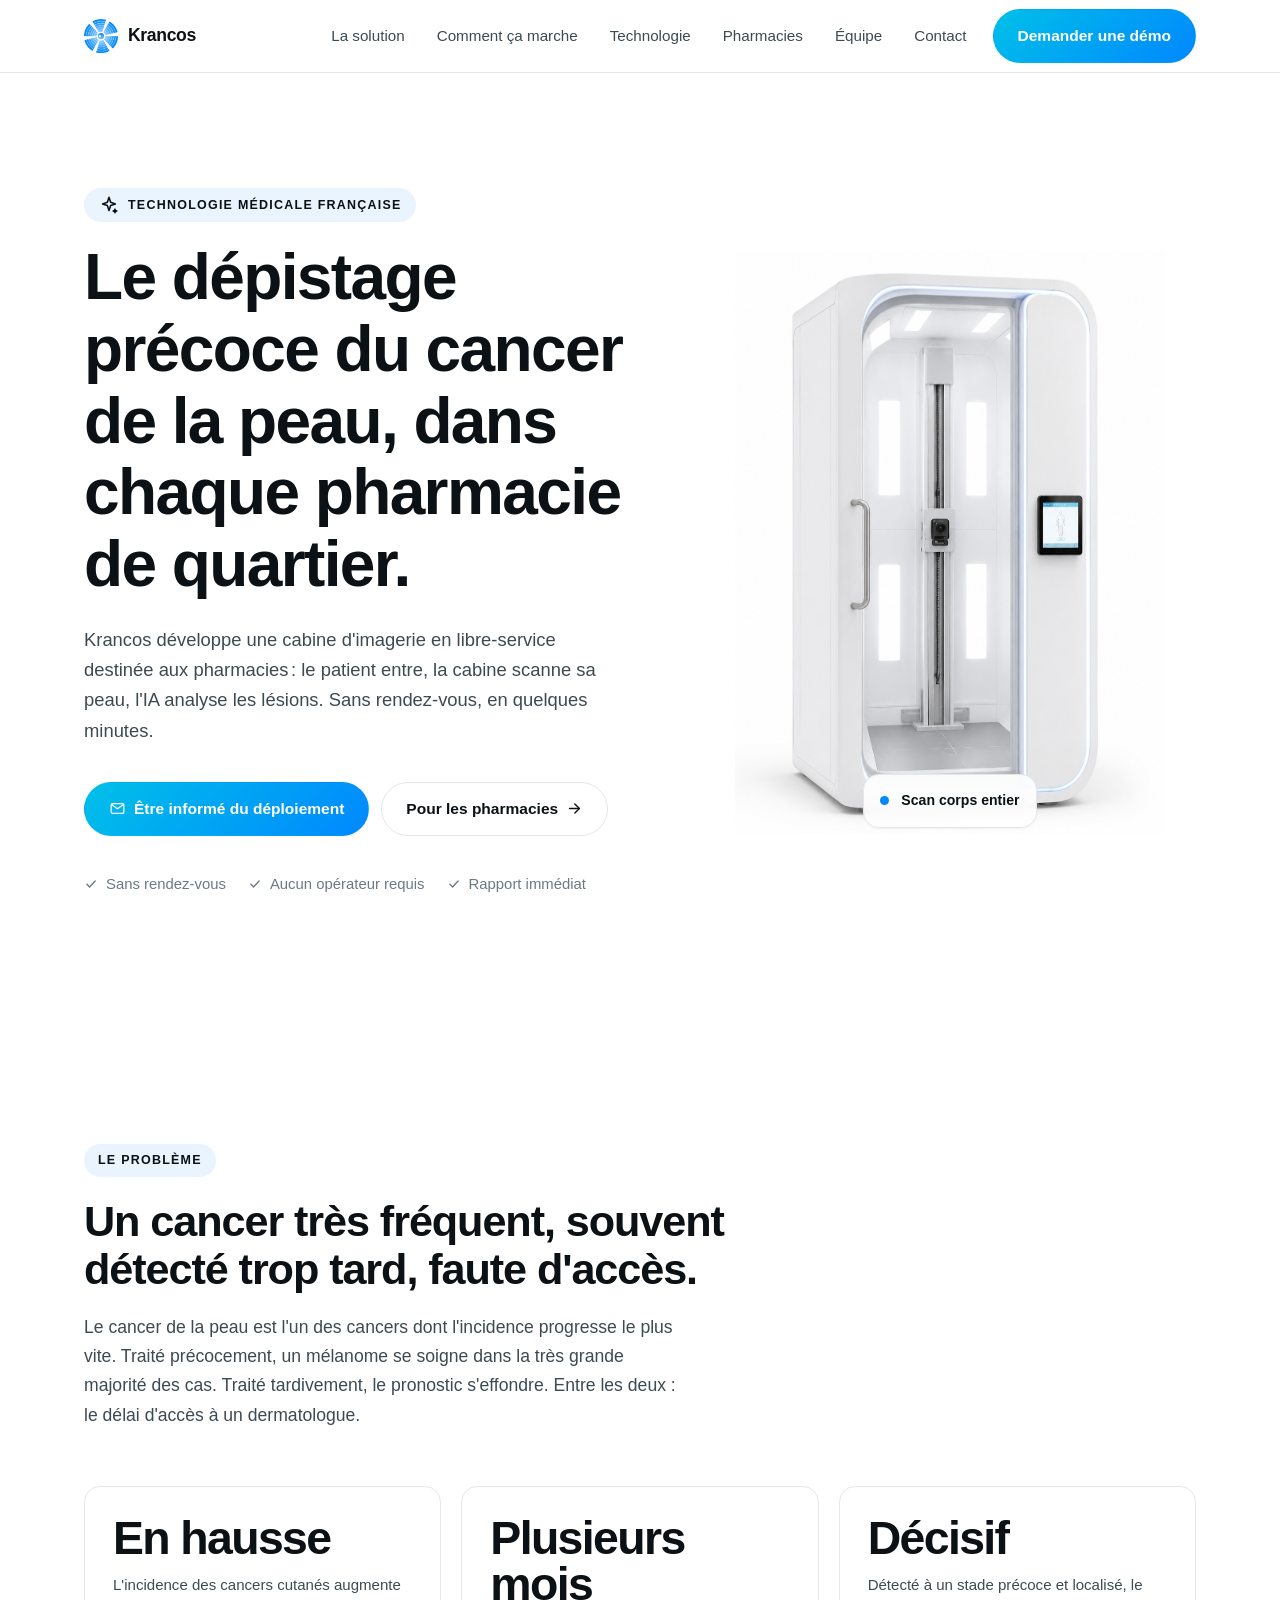
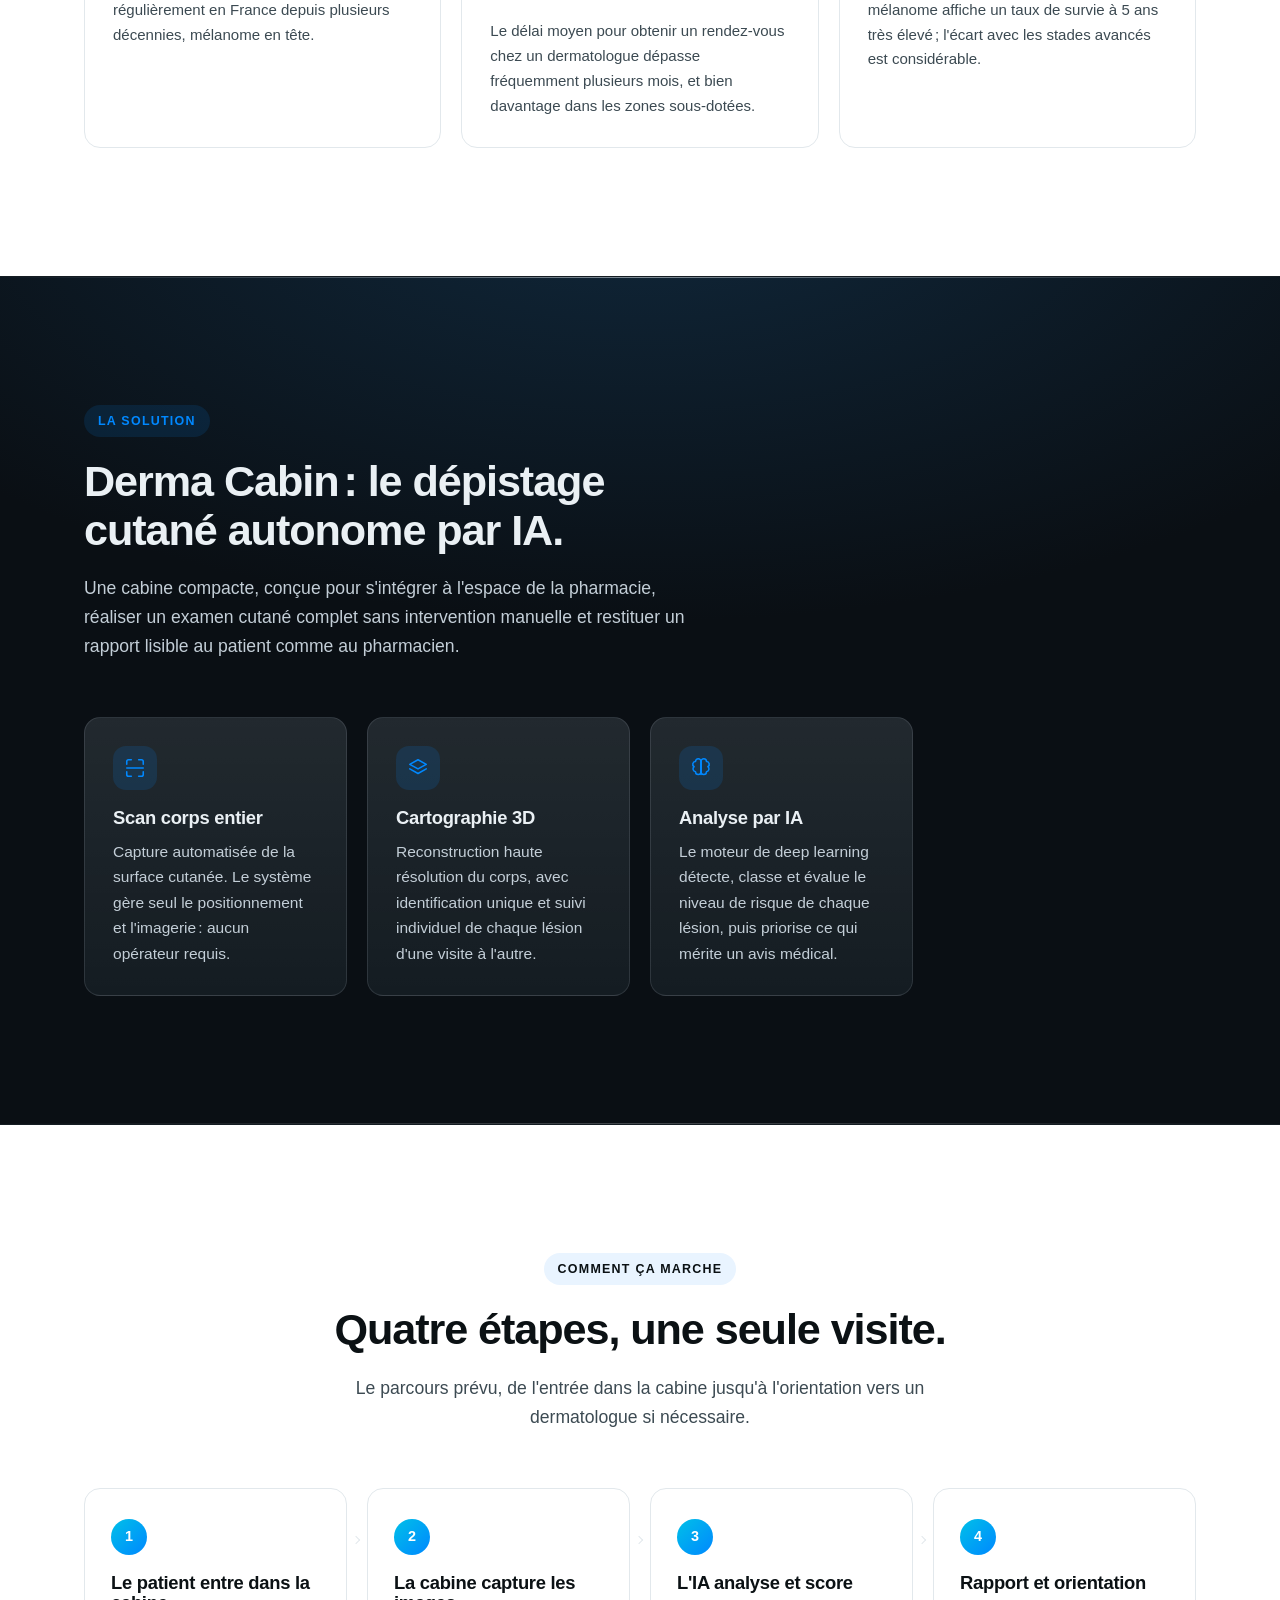
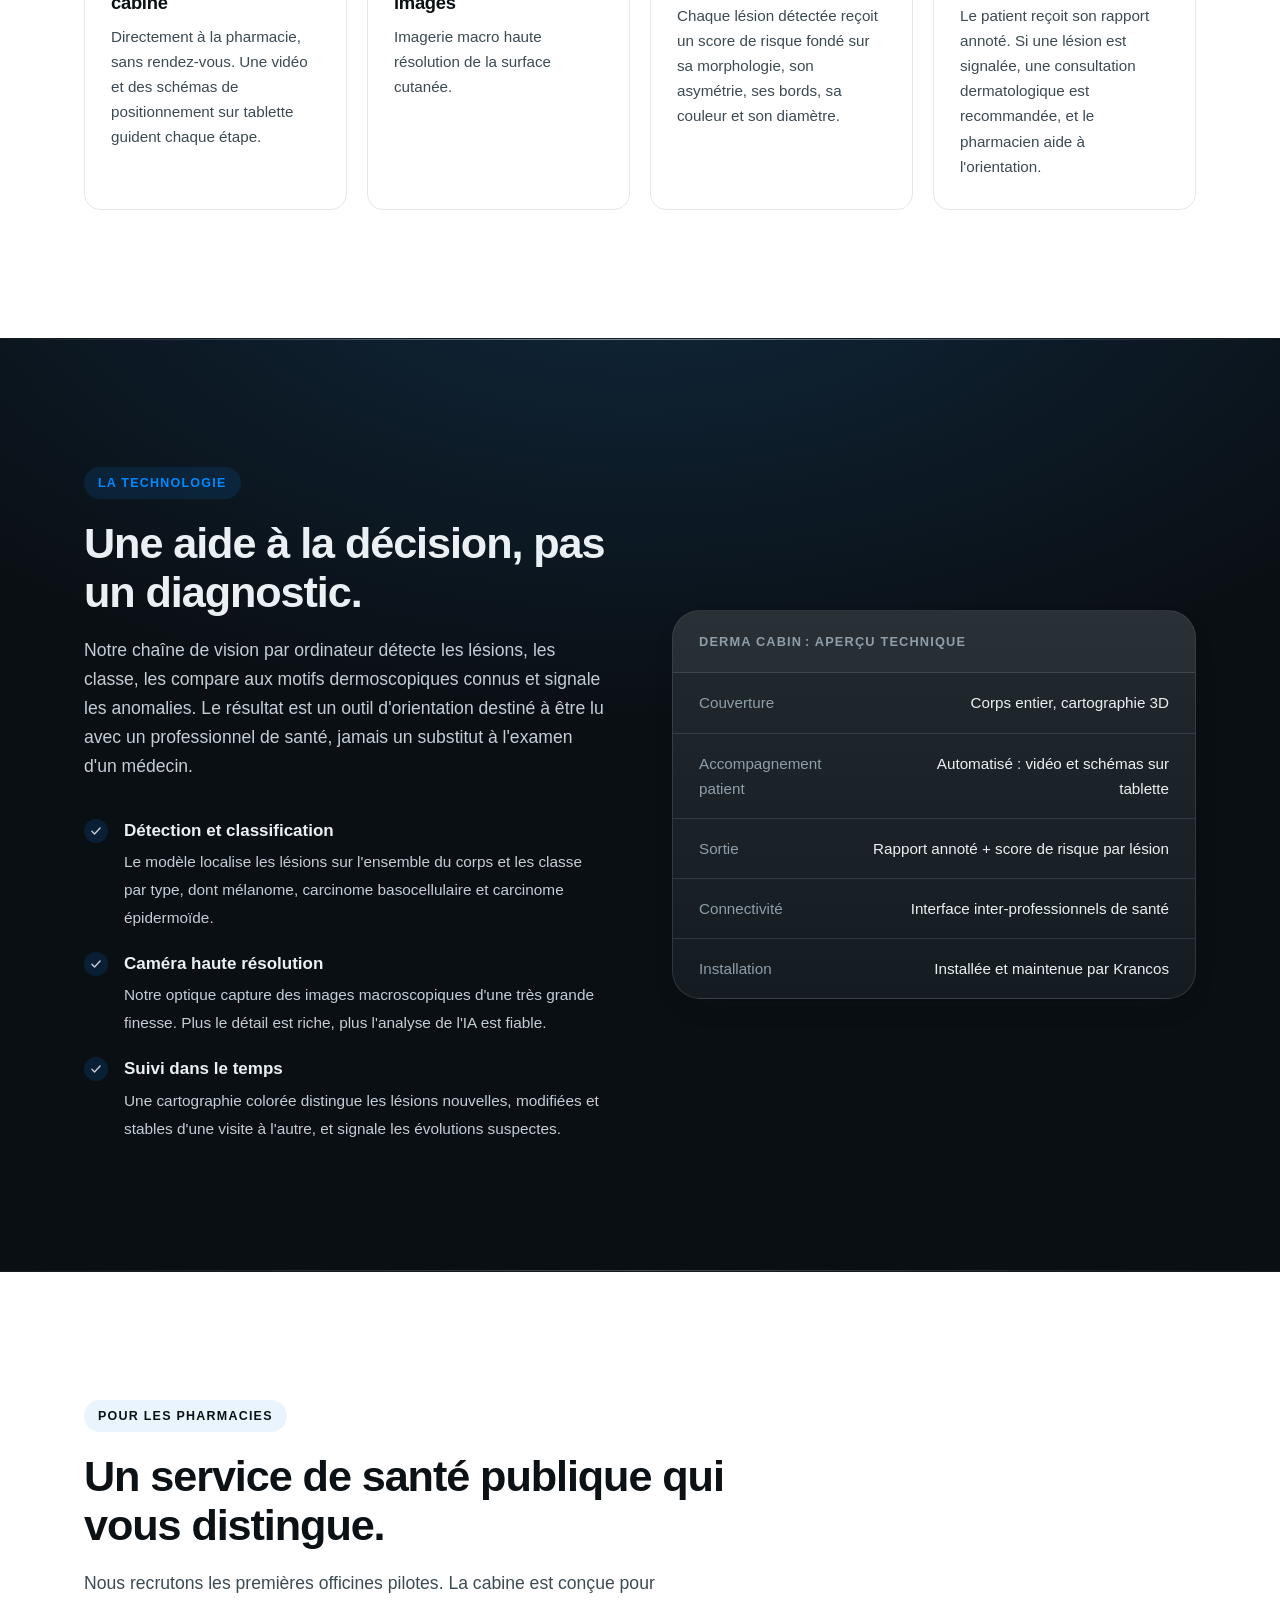
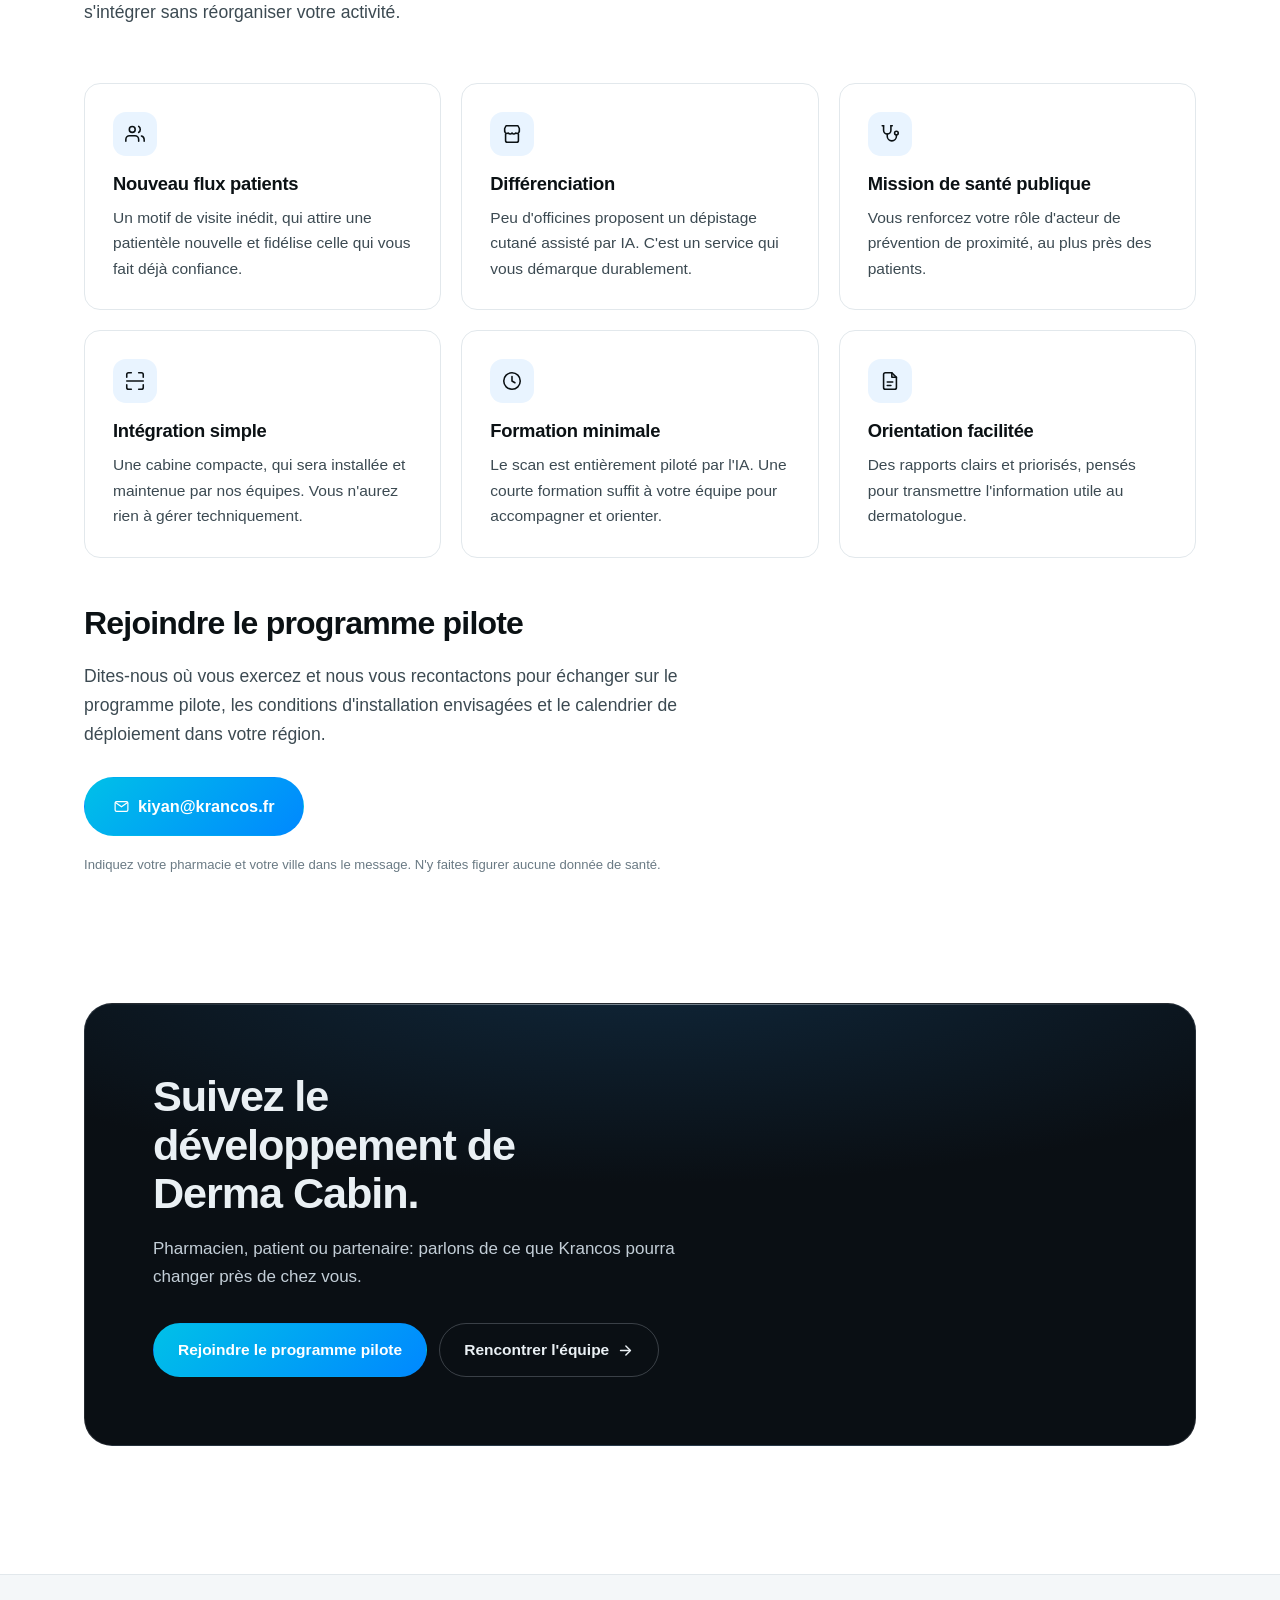
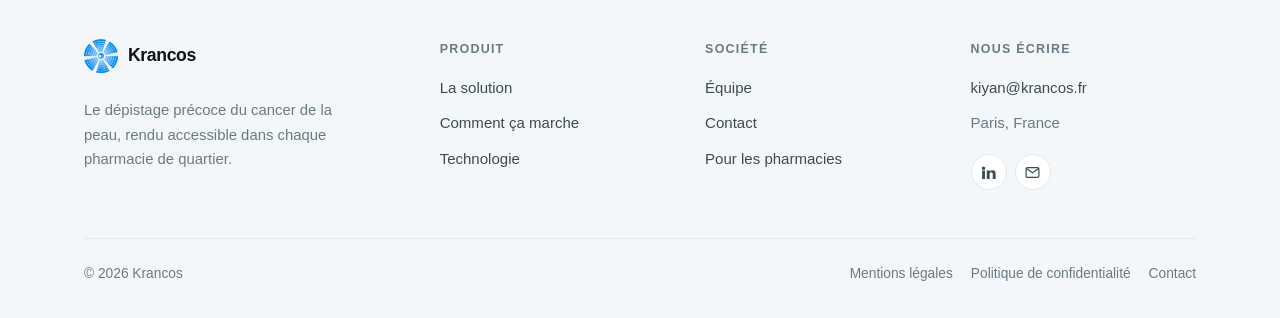
==== commit 8bda97af: "Update" ====
--- a/index.html
+++ b/index.html
@@ -45,11 +45,6 @@
           <li class="hero__point"><i data-icon="check"></i> Aucun opérateur requis</li>
           <li class="hero__point"><i data-icon="check"></i> Rapport immédiat</li>
         </ul>
-
-        <p class="status">
-          Dispositif en cours de développement, non encore marqué CE. Les
-          caractéristiques décrites correspondent à la solution en construction.
-        </p>
       </div>
 
       <div class="hero__visual">
@@ -72,8 +67,8 @@
         <h2>Un cancer très fréquent, souvent détecté trop tard, faute d'accès.</h2>
         <p class="lede">
           Le cancer de la peau est l'un des cancers dont l'incidence progresse
-          le plus vite. Pris tôt, un mélanome se soigne dans la très grande
-          majorité des cas. Pris tard, le pronostic s'effondre. Entre les deux :
+          le plus vite. Traité précocement, un mélanome se soigne dans la très grande
+          majorité des cas. Traité tardivement, le pronostic s'effondre. Entre les deux :
           le délai d'accès à un dermatologue.
         </p>
       </div>
@@ -137,15 +132,6 @@
           <p class="card__body">
             Reconstruction haute résolution du corps, avec identification unique
             et suivi individuel de chaque lésion d'une visite à l'autre.
-          </p>
-        </article>
-
-        <article class="card">
-          <div class="icon"><i data-icon="sparkle"></i></div>
-          <h3 class="card__title">Imagerie polarisée croisée</h3>
-          <p class="card__body">
-            Un éclairage double mode, polarisé et non polarisé, qui révèle les
-            structures situées sous la surface de la peau.
           </p>
         </article>
 
@@ -187,8 +173,7 @@
           <div class="step__num">2</div>
           <h3 class="step__title">La cabine capture les images</h3>
           <p class="step__body">
-            Imagerie macro haute résolution de la surface cutanée, en éclairage
-            polarisé et non polarisé, pour révéler les structures sous-cutanées.
+            Imagerie macro haute résolution de la surface cutanée.
           </p>
         </article>
 
@@ -267,10 +252,8 @@
       <div class="specPanel">
         <p class="specPanel__head">Derma Cabin : aperçu technique</p>
         <dl>
-          <div class="specRow"><dt>Moteur IA</dt><dd>Deep learning (CNN + Vision Transformer)</dd></div>
-          <div class="specRow"><dt>Imagerie</dt><dd>Polarisée croisée, double mode</dd></div>
           <div class="specRow"><dt>Couverture</dt><dd>Corps entier, cartographie 3D</dd></div>
-          <div class="specRow"><dt>Accompagnement patient</dt><dd>Automatisé : vidéo et schémas sur tablette</dd></div>
+          <div class="specRow"><dt>Accompagnement patient</dt><dd>Automatisé : vidéo et schémas sur tablette</dd></div>
           <div class="specRow"><dt>Sortie</dt><dd>Rapport annoté + score de risque par lésion</dd></div>
           <div class="specRow"><dt>Connectivité</dt><dd>Interface inter-professionnels de santé</dd></div>
           <div class="specRow"><dt>Installation</dt><dd>Installée et maintenue par Krancos</dd></div>
@@ -287,8 +270,7 @@
         <h2>Un service de santé publique qui vous distingue.</h2>
         <p class="lede">
           Nous recrutons les premières officines pilotes. La cabine est conçue
-          pour s'intégrer sans réorganiser votre activité : Krancos prendra en
-          charge l'installation, la formation et la maintenance.
+          pour s'intégrer sans réorganiser votre activité.
         </p>
       </div>
 
@@ -367,7 +349,7 @@
       <div class="band">
         <h2>Suivez le développement de Derma Cabin.</h2>
         <p>
-          Pharmacien, patient, partenaire ou investisseur : parlons de ce que
+          Pharmacien, patient ou partenaire: parlons de ce que
           Krancos pourra changer près de chez vous.
         </p>
         <div class="band__actions">
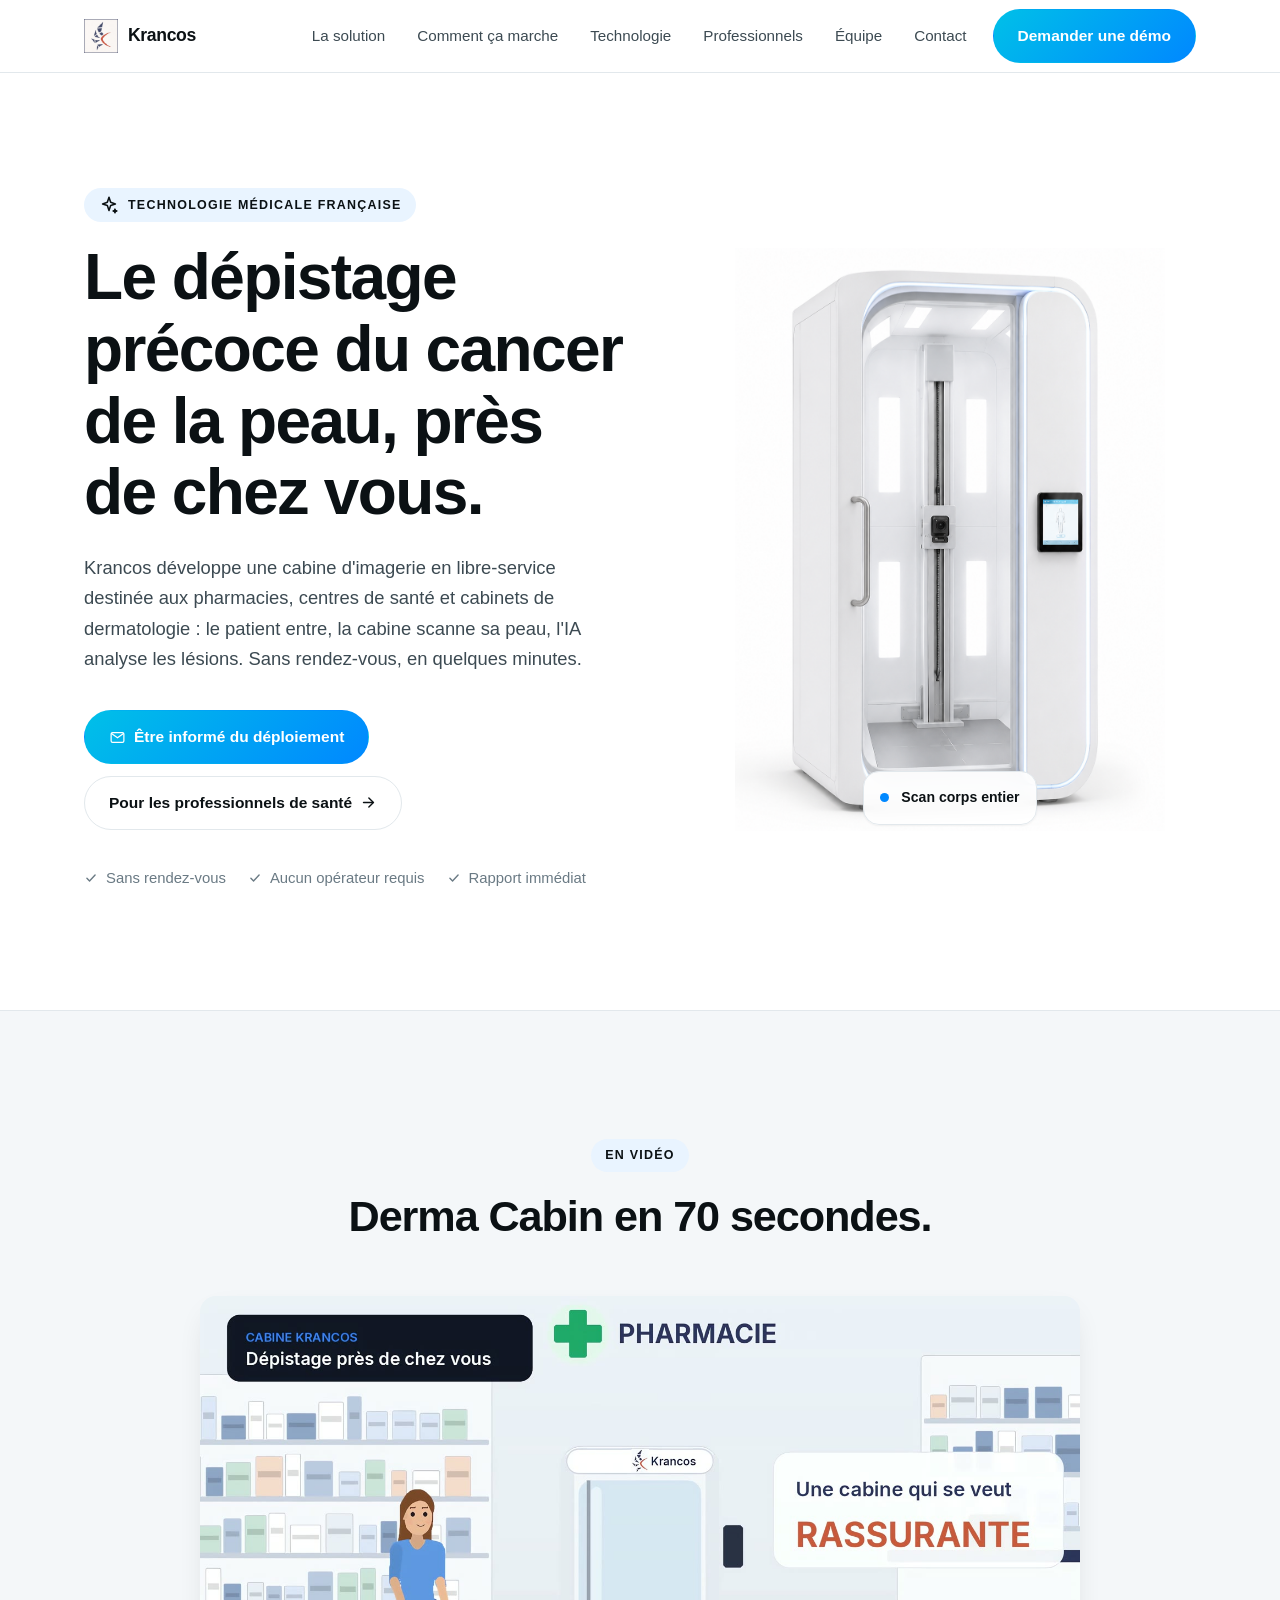
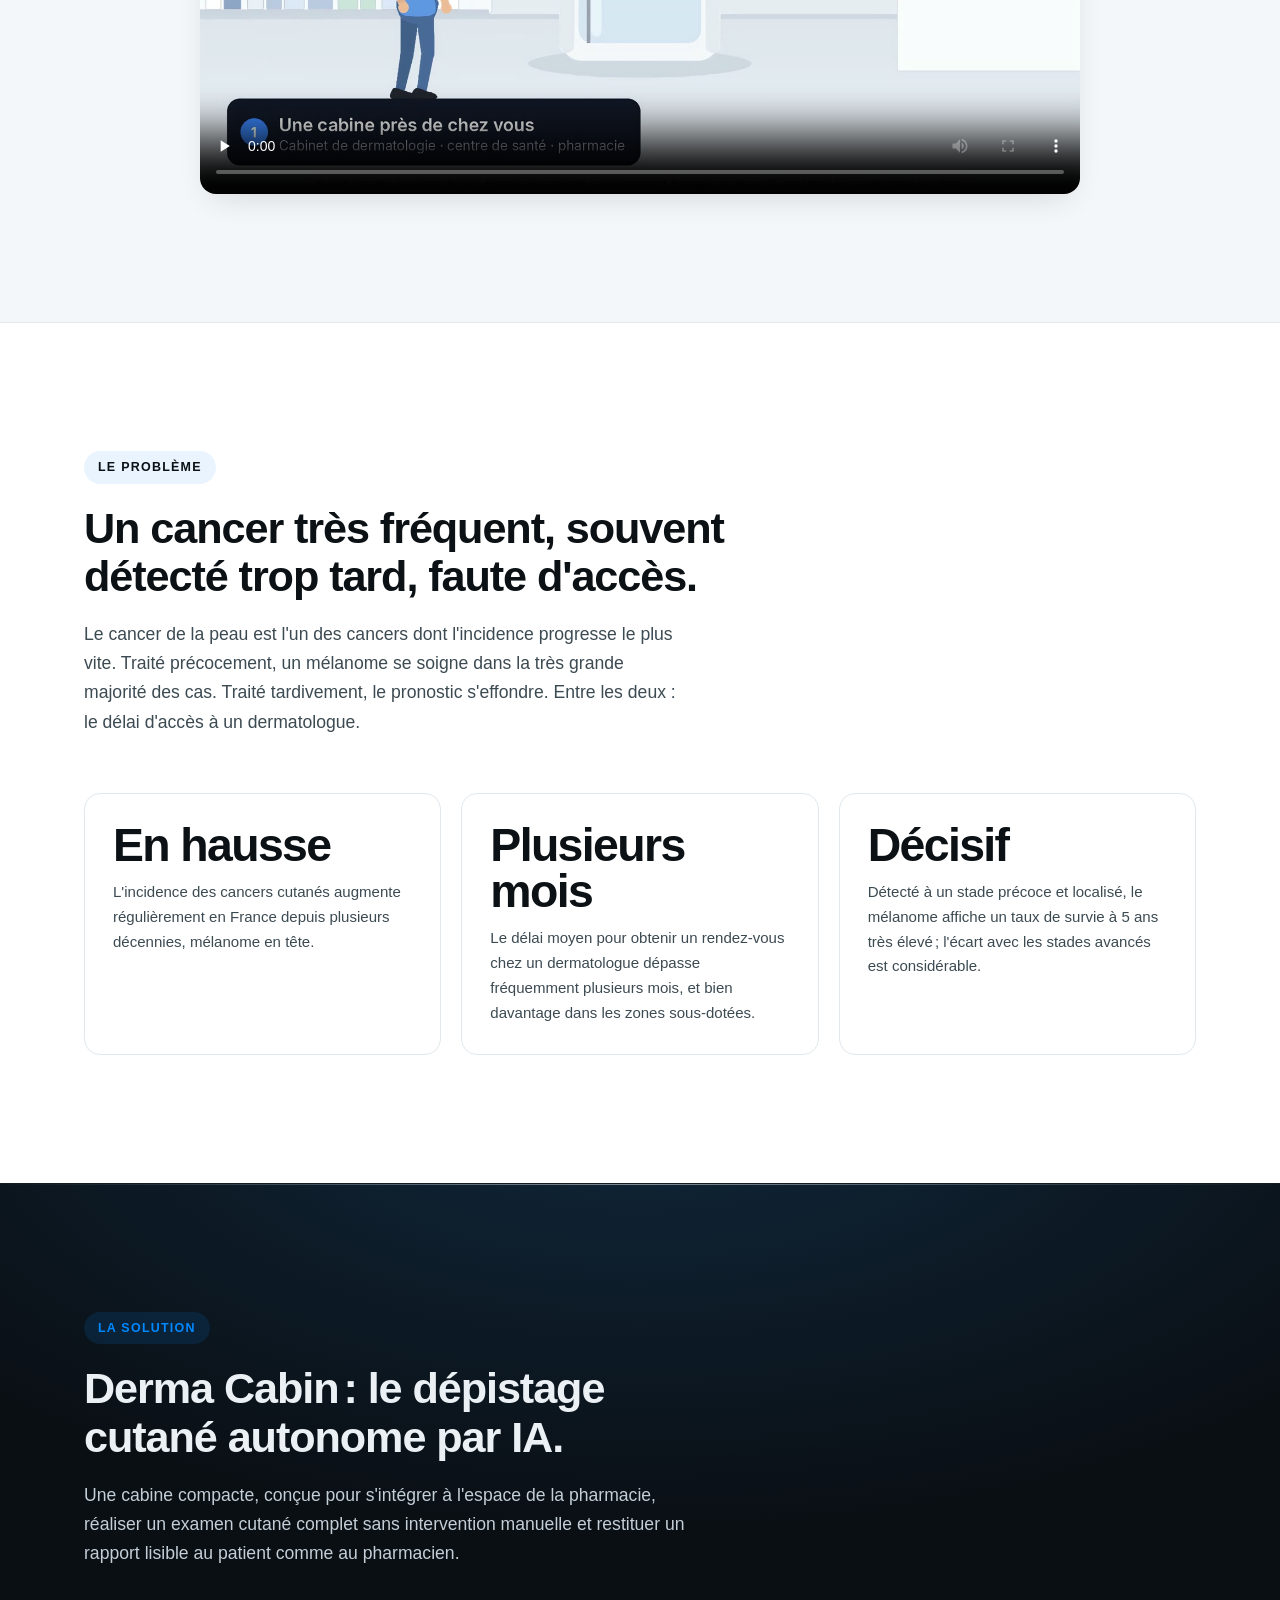
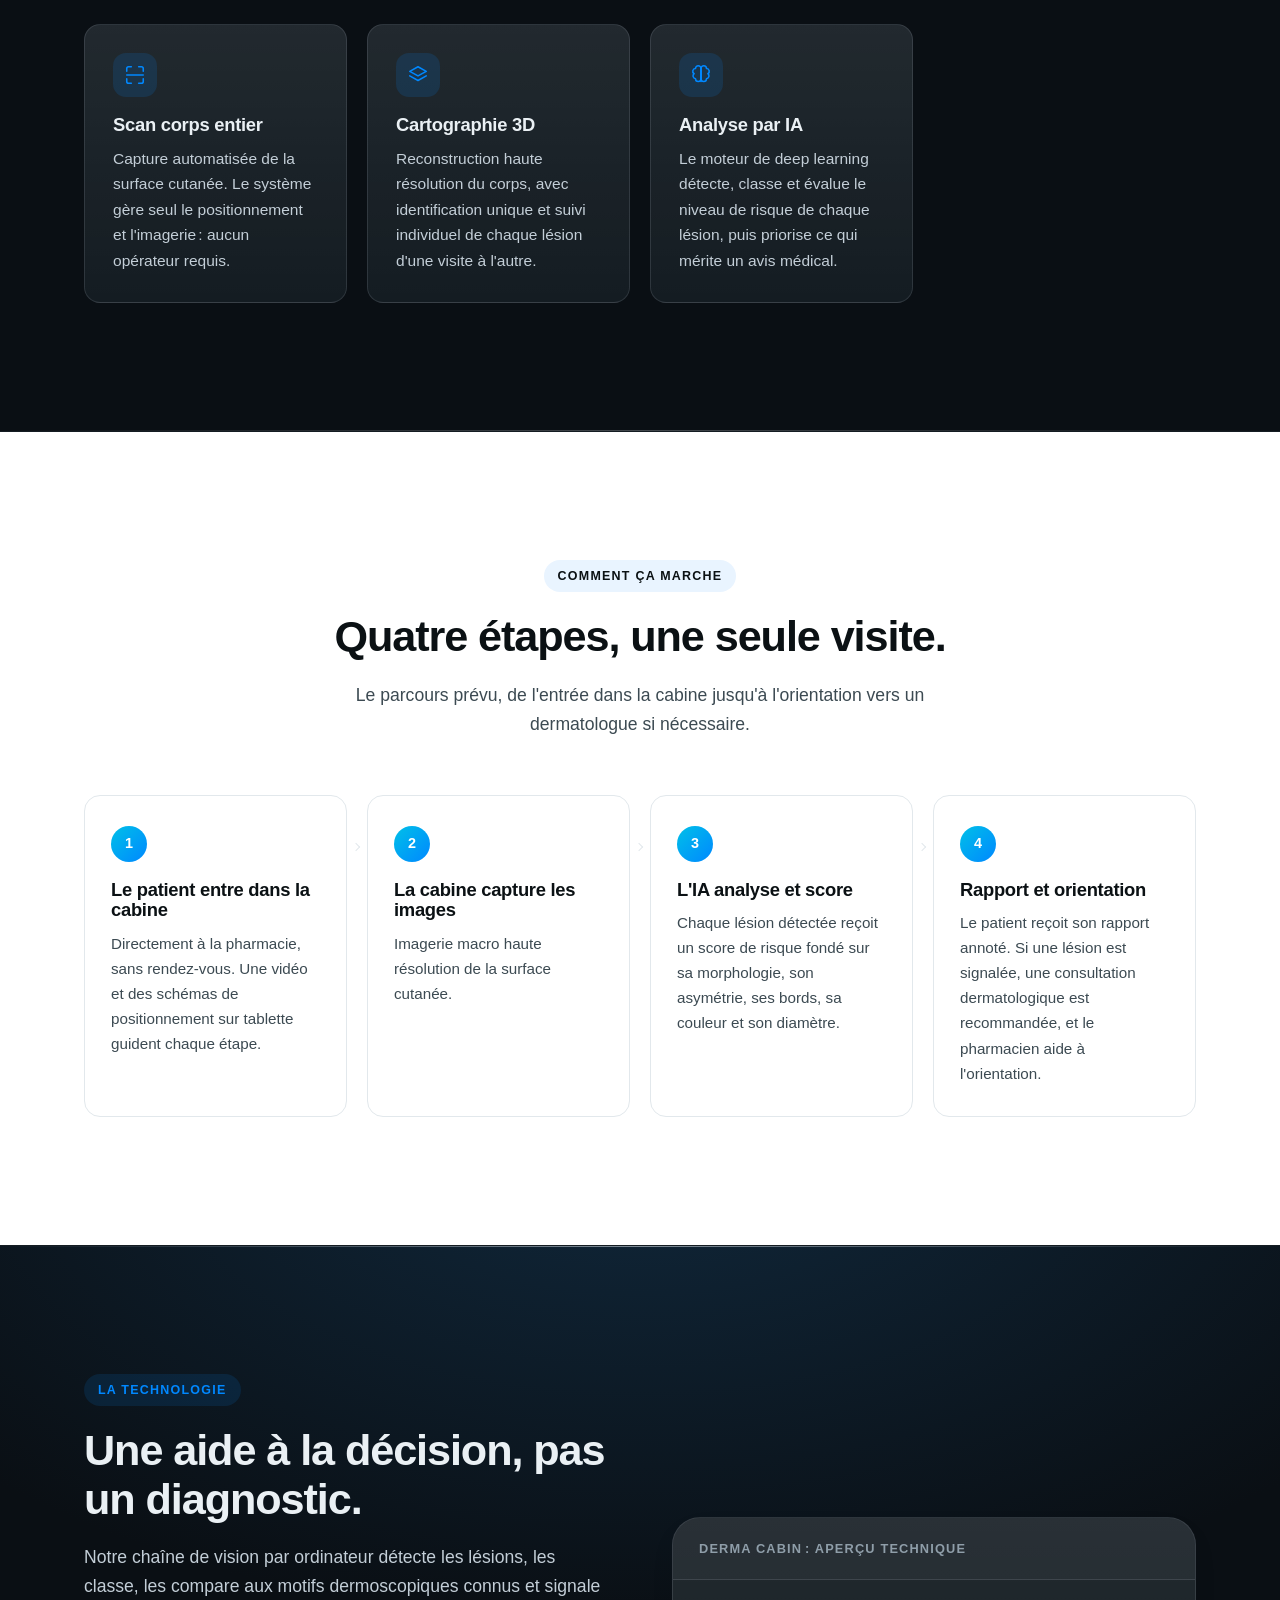
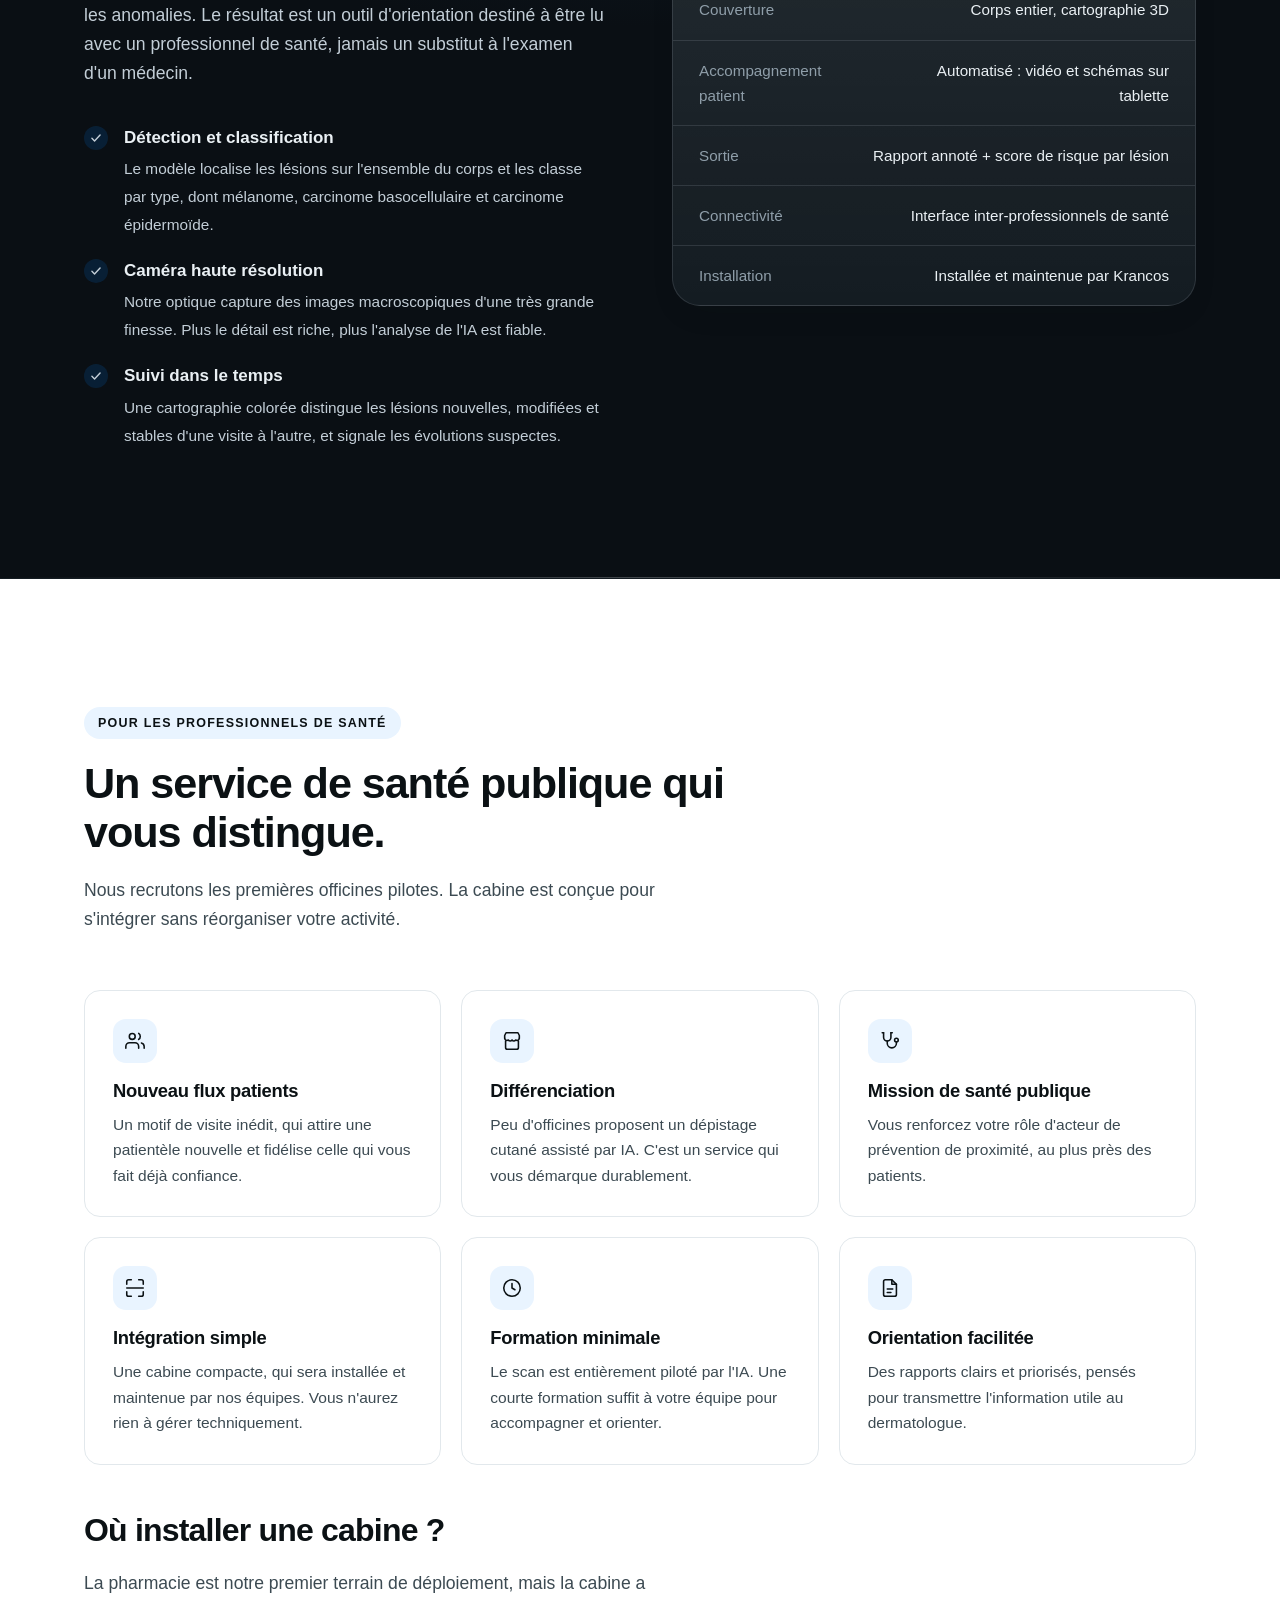
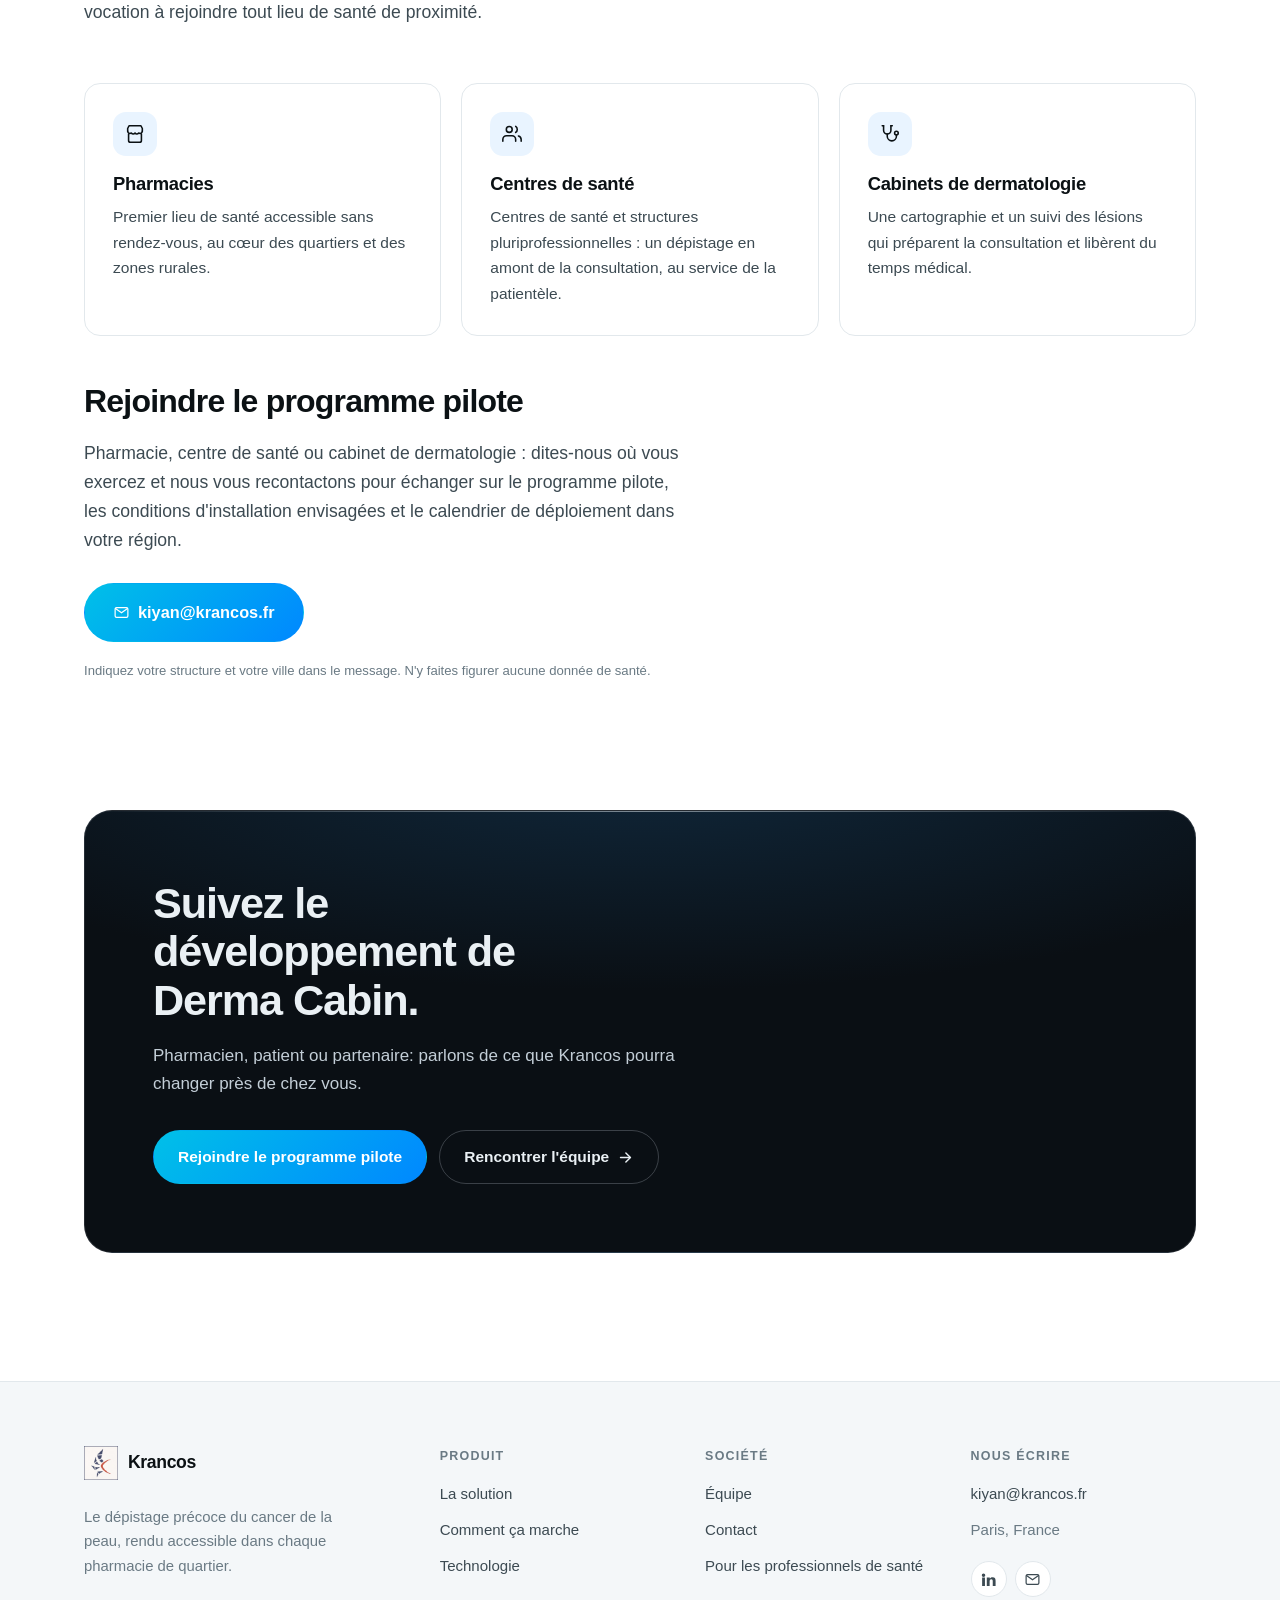
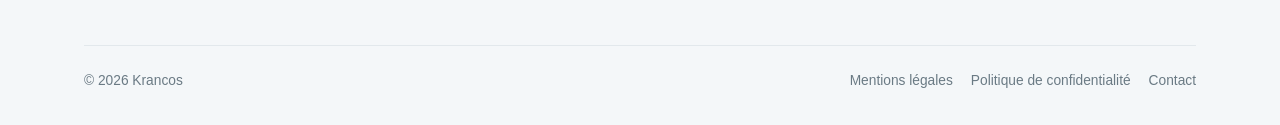
==== commit e79ee6d2: "Upscale video resolution" ====
--- a/index.html
+++ b/index.html
@@ -3,7 +3,7 @@
 <head>
 <meta charset="UTF-8">
 <meta name="viewport" content="width=device-width, initial-scale=1">
-<title>Krancos : dépistage du cancer de la peau par IA en pharmacie</title>
+<title>Krancos : dépistage du cancer de la peau par IA</title>
 <meta name="description" content="Krancos conçoit des cabines de dépistage du cancer de la peau assistées par IA, installées en pharmacie. Un scan cutané sans rendez-vous, un rapport en quelques minutes.">
 <link rel="stylesheet" href="css/styles.css">
 </head>
@@ -22,21 +22,21 @@
 
         <h1 class="hero__title">
           Le dépistage précoce du cancer de la peau,
-          <span>dans chaque pharmacie de quartier.</span>
+          <span>près de chez vous.</span>
         </h1>
 
         <p class="hero__sub">
           Krancos développe une cabine d'imagerie en libre-service destinée
-          aux pharmacies : le patient entre, la cabine scanne sa peau, l'IA
-          analyse les lésions. Sans rendez-vous, en quelques minutes.
+          aux pharmacies, centres de santé et cabinets de dermatologie : le patient
+          entre, la cabine scanne sa peau, l'IA analyse les lésions. Sans rendez-vous, en quelques minutes.
         </p>
 
         <div class="hero__actions">
           <a class="btn btn--primary" href="contact.html?sujet=patient">
             <i data-icon="mail"></i> Être informé du déploiement
           </a>
-          <a class="btn btn--ghost" href="#pharmacies">
-            Pour les pharmacies <i data-icon="arrow"></i>
+          <a class="btn btn--ghost" href="#professionnels">
+            Pour les professionnels de santé <i data-icon="arrow"></i>
           </a>
         </div>
 
@@ -56,6 +56,24 @@
           <span><strong>Scan corps entier</strong></span>
         </div>
       </div>
+    </div>
+  </section>
+
+  <!-- ============================= Vidéo ============================= -->
+  <section class="section section--alt" id="video">
+    <div class="shell">
+      <div class="section__head section__head--center">
+        <span class="eyebrow">En vidéo</span>
+        <h2>Derma Cabin en 70 secondes.</h2>
+      </div>
+      <figure class="demoVideo">
+        <video controls preload="none" playsinline
+               poster="assets/demo-poster.jpg"
+               aria-label="Vidéo de présentation de la cabine Krancos Derma Cabin">
+          <source src="assets/demo.mp4" type="video/mp4">
+          Votre navigateur ne peut pas lire cette vidéo.
+        </video>
+      </figure>
     </div>
   </section>
 
@@ -262,11 +280,11 @@
     </div>
   </section>
 
-  <!-- ======================= Pour les pharmacies ======================= -->
-  <section class="section" id="pharmacies">
+  <!-- ==================== Pour les professionnels de santé ==================== -->
+  <section class="section" id="professionnels">
     <div class="shell">
       <div class="section__head">
-        <span class="eyebrow">Pour les pharmacies</span>
+        <span class="eyebrow">Pour les professionnels de santé</span>
         <h2>Un service de santé publique qui vous distingue.</h2>
         <p class="lede">
           Nous recrutons les premières officines pilotes. La cabine est conçue
@@ -325,18 +343,54 @@
         </article>
       </div>
 
+      <div class="section__head" id="lieux">
+        <h2 class="title--sm">Où installer une cabine ?</h2>
+        <p class="lede">
+          La pharmacie est notre premier terrain de déploiement, mais la cabine
+          a vocation à rejoindre tout lieu de santé de proximité.
+        </p>
+      </div>
+
+      <div class="grid grid--3" style="margin-bottom:48px">
+        <article class="card">
+          <div class="icon"><i data-icon="store"></i></div>
+          <h3 class="card__title">Pharmacies</h3>
+          <p class="card__body">
+            Premier lieu de santé accessible sans rendez-vous, au cœur des
+            quartiers et des zones rurales.
+          </p>
+        </article>
+        <article class="card">
+          <div class="icon"><i data-icon="users"></i></div>
+          <h3 class="card__title">Centres de santé</h3>
+          <p class="card__body">
+            Centres de santé et structures pluriprofessionnelles : un dépistage
+            en amont de la consultation, au service de la patientèle.
+          </p>
+        </article>
+        <article class="card">
+          <div class="icon"><i data-icon="stethoscope"></i></div>
+          <h3 class="card__title">Cabinets de dermatologie</h3>
+          <p class="card__body">
+            Une cartographie et un suivi des lésions qui préparent la
+            consultation et libèrent du temps médical.
+          </p>
+        </article>
+      </div>
+
       <div class="contactCTA" id="demo">
         <h2 class="title--sm">Rejoindre le programme pilote</h2>
         <p class="lede">
-          Dites-nous où vous exercez et nous vous recontactons pour échanger sur
-          le programme pilote, les conditions d'installation envisagées et le
-          calendrier de déploiement dans votre région.
+          Pharmacie, centre de santé ou cabinet de dermatologie : dites-nous où
+          vous exercez et nous vous recontactons pour échanger sur le programme
+          pilote, les conditions d'installation envisagées et le calendrier de
+          déploiement dans votre région.
         </p>
         <a class="btn btn--primary contactCTA__btn" href="mailto:kiyan@krancos.fr?subject=Programme%20pilote">
           <i data-icon="mail"></i> kiyan@krancos.fr
         </a>
         <p class="field__hint">
-          Indiquez votre pharmacie et votre ville dans le message. N'y faites
+          Indiquez votre structure et votre ville dans le message. N'y faites
           figurer aucune donnée de santé.
         </p>
       </div>
--- a/css/styles.css
+++ b/css/styles.css
@@ -682,6 +682,23 @@
    Étapes
    ========================================================================== */
 
+.demoVideo {
+  max-width: 880px;
+  margin: 0 auto;
+  border-radius: var(--radius);
+  overflow: hidden;
+  box-shadow: var(--shadow);
+  background: #f4f7fb;
+}
+
+.demoVideo video {
+  display: block;
+  width: 100%;
+  height: auto;
+  aspect-ratio: 1696 / 960;
+  border: 0;
+}
+
 .steps {
   display: grid;
   grid-template-columns: repeat(4, 1fr);
